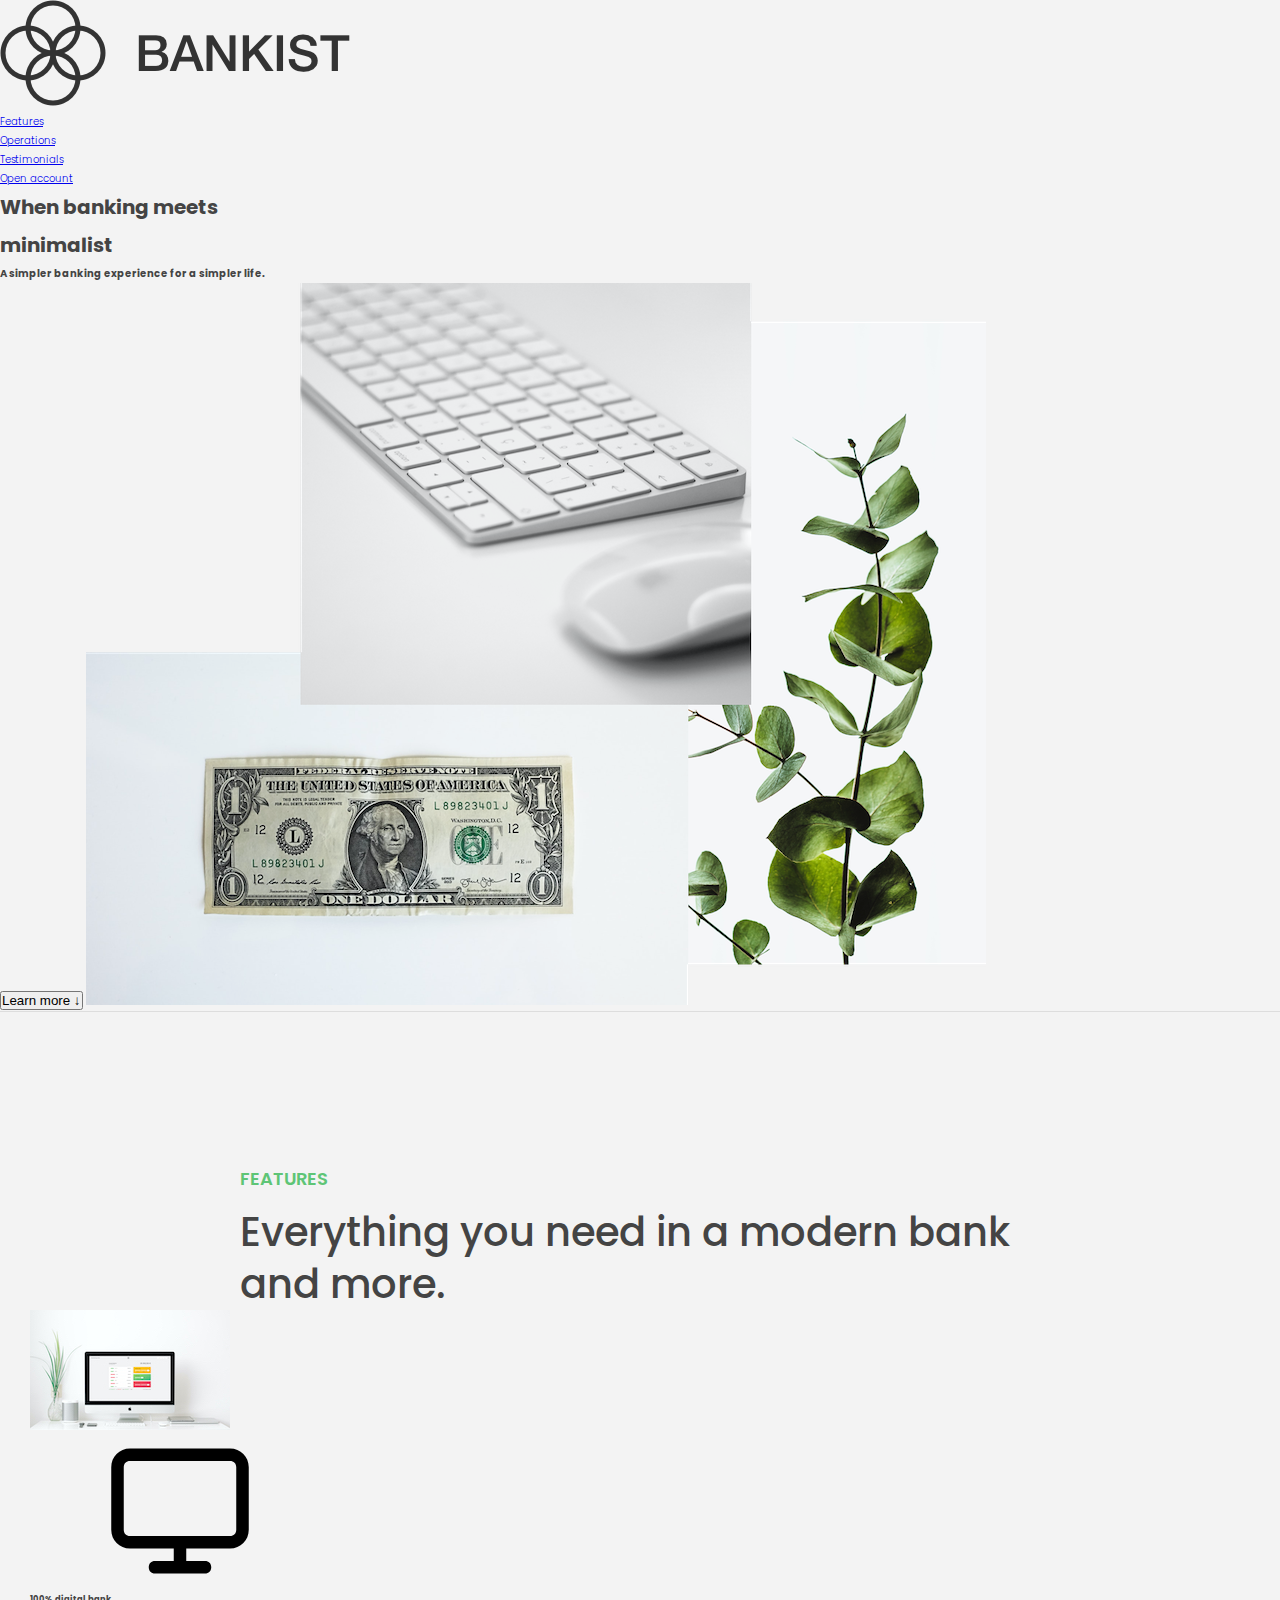
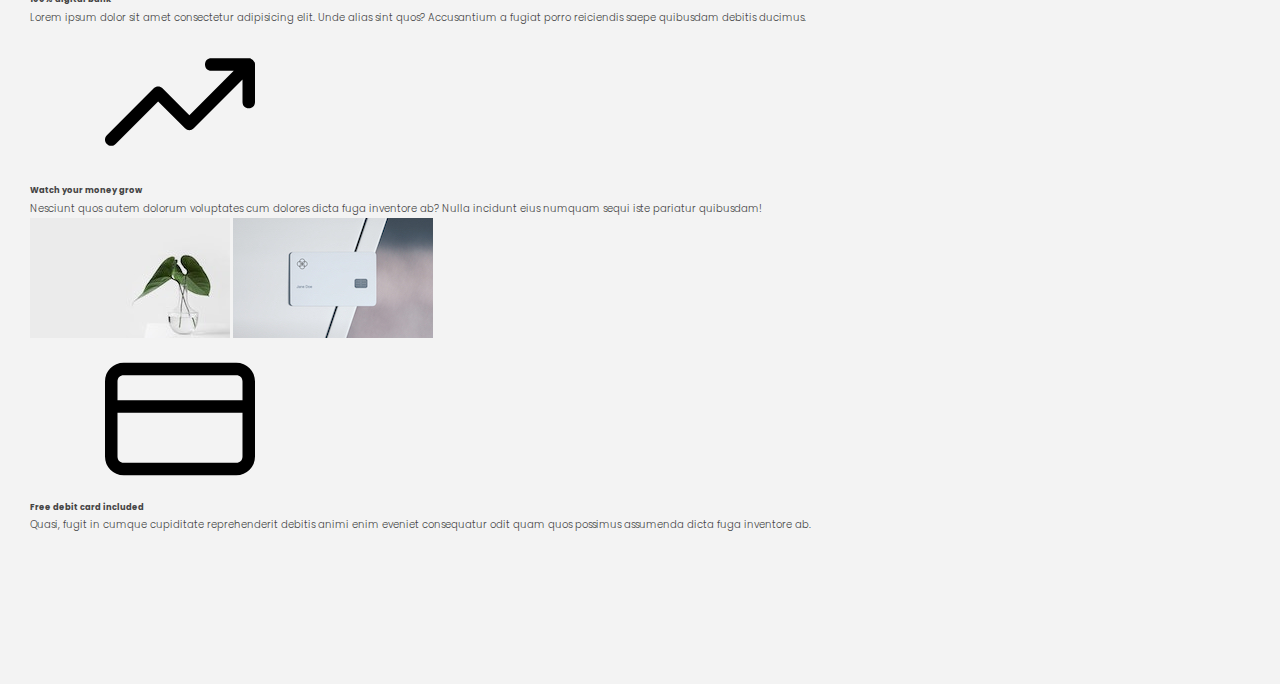
==== index.html @ 414d5c44 "Added landing page" ====
<!DOCTYPE html>
<html lang="en">
  <head>
    <meta charset="UTF-8" />
    <meta name="viewport" content="width=device-width, initial-scale=1.0" />
    <meta http-equiv="X-UA-Compatible" content="IE=edge" />
    <link rel="shortcut icon" type="image/png" href="img/icon.png" />

    <link
      href="https://fonts.googleapis.com/css?family=Poppins:300,400,500,600&display=swap"
      rel="stylesheet"
    />
    <link rel="stylesheet" href="css/style.css" />

    <title>Bankist | When Banking meets Minimalist</title>
  </head>
  <body>
    <header class="header">
      <nav class="nav">
        <img
          src="img/logo-full.png"
          alt="Bankist logo"
          class="nav__logo"
          id="logo"
        />
        <ul class="nav__links">
          <li class="nav__item">
            <a class="nav__link" href="#section--1">Features</a>
          </li>
          <li class="nav__item">
            <a class="nav__link" href="#section--2">Operations</a>
          </li>
          <li class="nav__item">
            <a class="nav__link" href="#section--3">Testimonials</a>
          </li>
          <li class="nav__item">
            <a class="nav__link nav__link--btn btn--show-modal" href="#"
              >Open account</a
            >
          </li>
        </ul>
      </nav>

      <div class="header__title">
        <h1>
          When
          <!-- Green highlight effect -->
          <span class="highlight">banking</span>
          meets<br />
          <span class="highlight">minimalist</span>
        </h1>
        <h4>A simpler banking experience for a simpler life.</h4>
        <button class="btn--text btn--scroll-to">Learn more &DownArrow;</button>
        <img
          src="img/hero.png"
          class="header__img"
          alt="Minimalist bank items"
        />
      </div>
    </header>

    <section class="section" id="section--1">
      <div class="section__title">
        <h2 class="section__description">Features</h2>
        <h3 class="section__header">
          Everything you need in a modern bank and more.
        </h3>
      </div>

      <div class="features">
        <img
          src="img/digital-lazy.jpg"
          data-src="img/digital.jpg"
          alt="Computer"
          class="features__img lazy-img"
        />
        <div class="features__feature">
          <div class="features__icon">
            <svg>
              <use xlink:href="img/icons.svg#icon-monitor"></use>
            </svg>
          </div>
          <h5 class="features__header">100% digital bank</h5>
          <p>
            Lorem ipsum dolor sit amet consectetur adipisicing elit. Unde alias
            sint quos? Accusantium a fugiat porro reiciendis saepe quibusdam
            debitis ducimus.
          </p>
        </div>

        <div class="features__feature">
          <div class="features__icon">
            <svg>
              <use xlink:href="img/icons.svg#icon-trending-up"></use>
            </svg>
          </div>
          <h5 class="features__header">Watch your money grow</h5>
          <p>
            Nesciunt quos autem dolorum voluptates cum dolores dicta fuga
            inventore ab? Nulla incidunt eius numquam sequi iste pariatur
            quibusdam!
          </p>
        </div>
        <img
          src="img/grow-lazy.jpg"
          data-src="img/grow.jpg"
          alt="Plant"
          class="features__img lazy-img"
        />

        <img
          src="img/card-lazy.jpg"
          data-src="img/card.jpg"
          alt="Credit card"
          class="features__img lazy-img"
        />
        <div class="features__feature">
          <div class="features__icon">
            <svg>
              <use xlink:href="img/icons.svg#icon-credit-card"></use>
            </svg>
          </div>
          <h5 class="features__header">Free debit card included</h5>
          <p>
            Quasi, fugit in cumque cupiditate reprehenderit debitis animi enim
            eveniet consequatur odit quam quos possimus assumenda dicta fuga
            inventore ab.
          </p>
        </div>
      </div>
    </section>
  </body>
</html>
---- css/style.css ----
:root {
  --color-primary: #5ec576;
  --color-secondary: #ffcb03;
  --color-tertiary: #ff585f;
  --color-primary-darker: #4bbb7d;
  --color-secondary-darker: #ffbb00;
  --color-tertiary-darker: #fd424b;
  --color-primary-opacity: #5ec5763a;
  --color-secondary-opacity: #ffcd0331;
  --color-tertiary-opacity: #ff58602d;
  --gradient-primary: linear-gradient(to top left, #39b385, #9be15d);
  --gradient-secondary: linear-gradient(to top left, #ffb003, #ffcb03);
}

* {
  margin: 0;
  padding: 0;
  box-sizing: inherit;
}

html {
  font-size: 62.5%;
  box-sizing: border-box;
}

body {
  font-family: 'Poppins', sans-serif;
  font-weight: 300;
  color: #444;
  line-height: 1.9;
  background-color: #f3f3f3;
}

.section {
  padding: 15rem 3rem;
  border-top: 1px solid #ddd;

  transition: transform 1s, opacity 1s;
}

.section--hidden {
  opacity: 0;
  transform: translateY(8rem);
}

.section__title {
  max-width: 80rem;
  margin: 0 auto;
}

.section__description {
  font-size: 1.8rem;
  font-weight: 600;
  text-transform: uppercase;
  color: var(--color-primary);
  margin-bottom: 1rem;
}

.section__header {
  font-size: 4rem;
  line-height: 1.3;
  font-weight: 500;
}
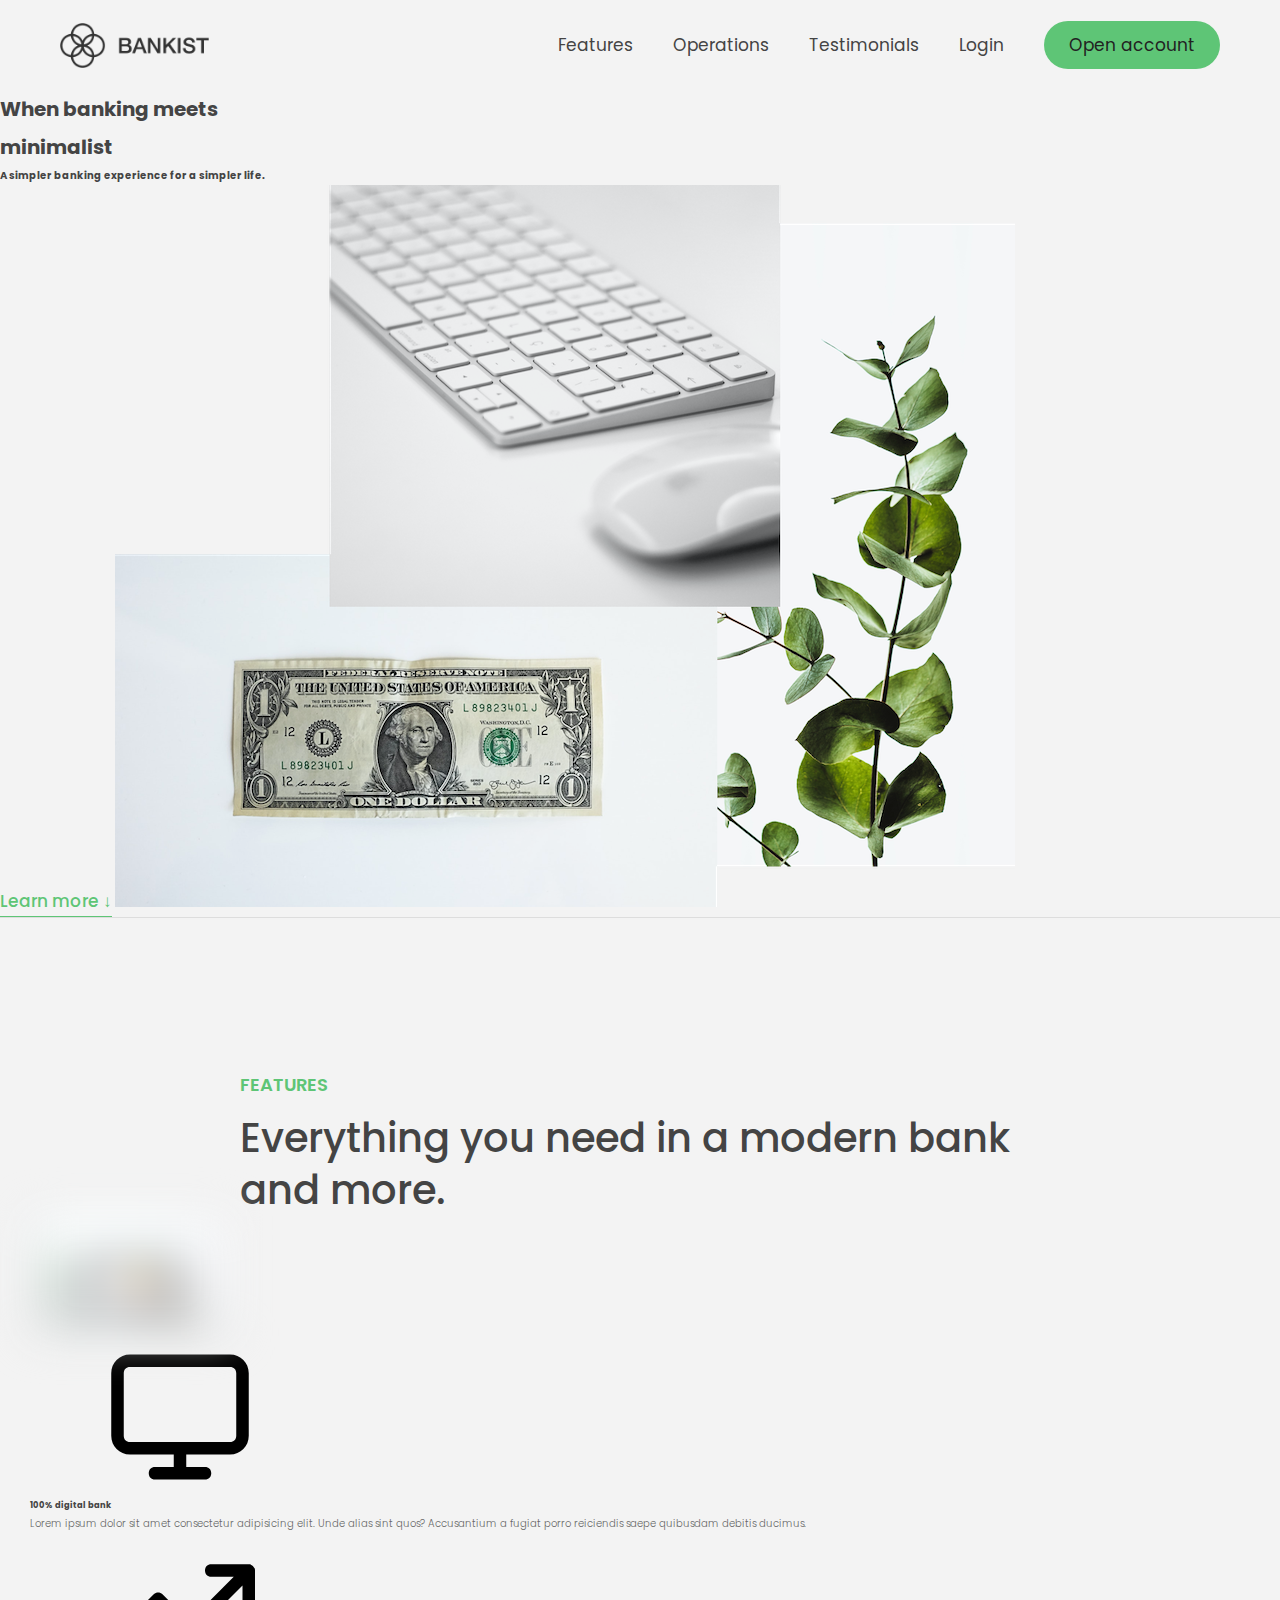
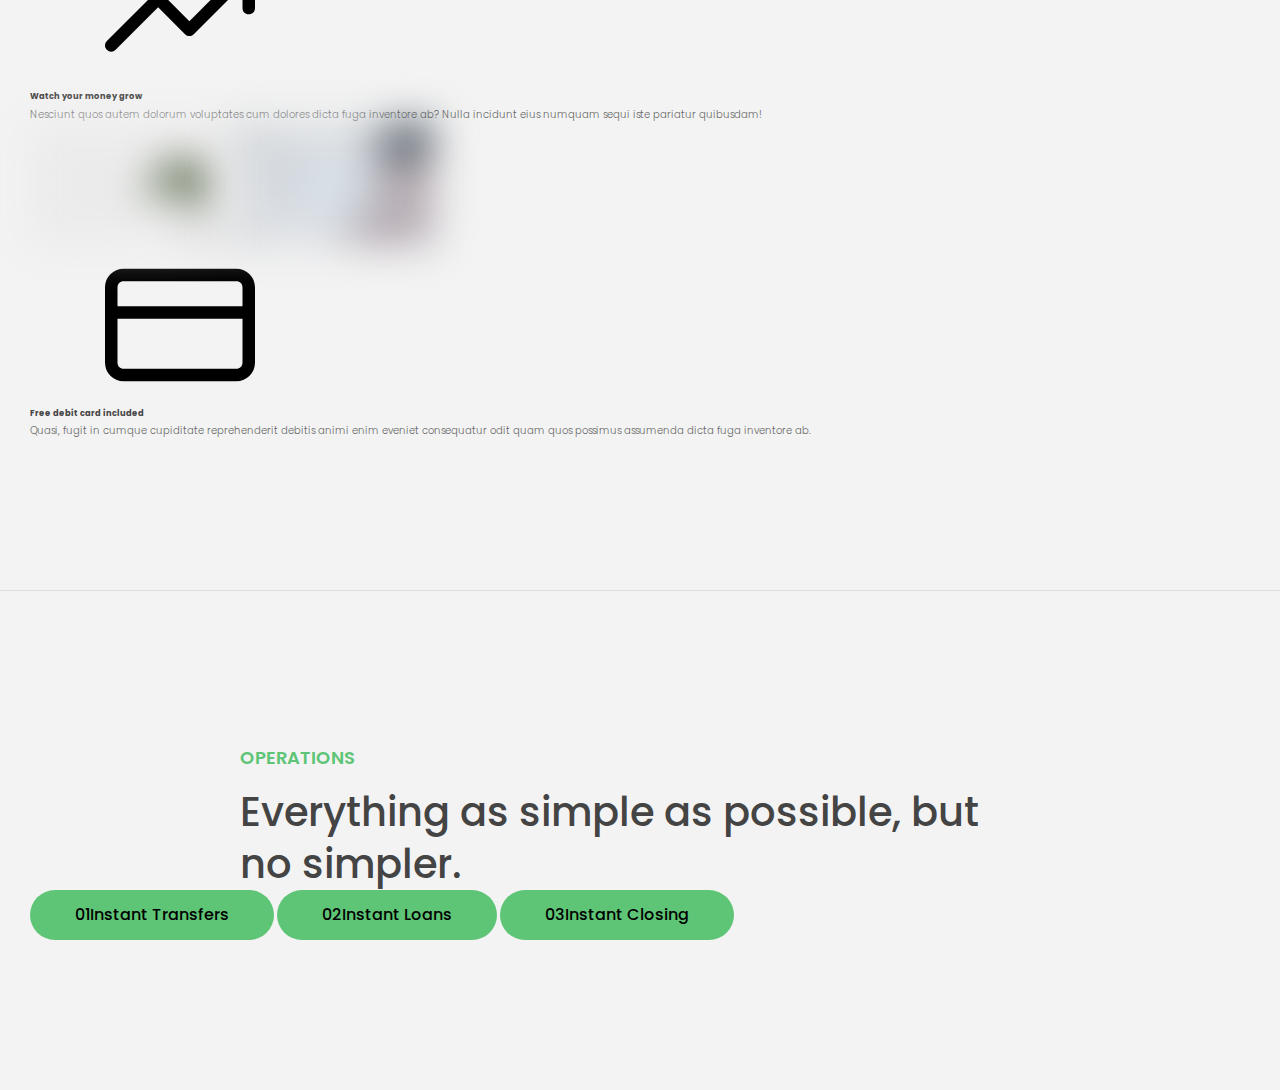
==== commit d5bd191e: "Added Navigation" ====
--- a/index.html
+++ b/index.html
@@ -32,6 +32,9 @@
           </li>
           <li class="nav__item">
             <a class="nav__link" href="#section--3">Testimonials</a>
+          </li>
+          <li class="nav__item">
+            <a class="nav__link" href="login.html">Login</a>
           </li>
           <li class="nav__item">
             <a class="nav__link nav__link--btn btn--show-modal" href="#"
@@ -129,5 +132,31 @@
         </div>
       </div>
     </section>
+
+    <section class="section" id="section--2">
+      <div class="section__title">
+        <h2 class="section__description">Operations</h2>
+        <h3 class="section__header">
+          Everything as simple as possible, but no simpler.
+        </h3>
+      </div>
+
+      <div class="operations">
+        <div class="operations__tab-container">
+          <button
+            class="btn operations__tab operations__tab--1 operations__tab--active"
+            data-tab="1"
+          >
+            <span>01</span>Instant Transfers
+          </button>
+          <button class="btn operations__tab operations__tab--2" data-tab="2">
+            <span>02</span>Instant Loans
+          </button>
+          <button class="btn operations__tab operations__tab--3" data-tab="3">
+            <span>03</span>Instant Closing
+          </button>
+        </div>
+      </div>
+    </section>
   </body>
 </html>
--- a/css/style.css
+++ b/css/style.css
@@ -61,3 +61,108 @@
   line-height: 1.3;
   font-weight: 500;
 }
+
+.btn {
+  display: inline-block;
+  background-color: var(--color-primary);
+  font-size: 1.6rem;
+  font-family: inherit;
+  font-weight: 500;
+  border: none;
+  padding: 1.25rem 4.5rem;
+  border-radius: 10rem;
+  cursor: pointer;
+  transition: all 0.3s;
+}
+
+.btn:hover {
+  background-color: var(--color-primary-darker);
+}
+
+.btn--text {
+  display: inline-block;
+  background: none;
+  font-size: 1.7rem;
+  font-family: inherit;
+  font-weight: 500;
+  color: var(--color-primary);
+  border: none;
+  border-bottom: 1px solid currentColor;
+  padding-bottom: 2px;
+  cursor: pointer;
+  transition: all 0.3s;
+}
+
+p {
+  color: #666;
+}
+
+/* This is BAD for accessibility! Don't do in the real world! */
+button:focus {
+  outline: none;
+}
+
+img {
+  transition: filter 0.5s;
+}
+
+.lazy-img {
+  filter: blur(20px);
+}
+
+/* NAVIGATION */
+.nav {
+  display: flex;
+  justify-content: space-between;
+  align-items: center;
+  height: 9rem;
+  width: 100%;
+  padding: 0 6rem;
+  z-index: 100;
+}
+
+/* nav and stickly class at the same time */
+.nav.sticky {
+  position: fixed;
+  background-color: rgba(255, 255, 255, 0.95);
+}
+
+.nav__logo {
+  height: 4.5rem;
+  transition: all 0.3s;
+}
+
+.nav__links {
+  display: flex;
+  align-items: center;
+  list-style: none;
+}
+
+.nav__item {
+  margin-left: 4rem;
+}
+
+.nav__link:link,
+.nav__link:visited {
+  font-size: 1.7rem;
+  font-weight: 400;
+  color: inherit;
+  text-decoration: none;
+  display: block;
+  transition: all 0.3s;
+}
+
+.nav__link--btn:link,
+.nav__link--btn:visited {
+  padding: 0.8rem 2.5rem;
+  border-radius: 3rem;
+  background-color: var(--color-primary);
+  color: #222;
+}
+
+.nav__link--btn:hover,
+.nav__link--btn:active {
+  color: inherit;
+  background-color: var(--color-primary-darker);
+  color: #333;
+}
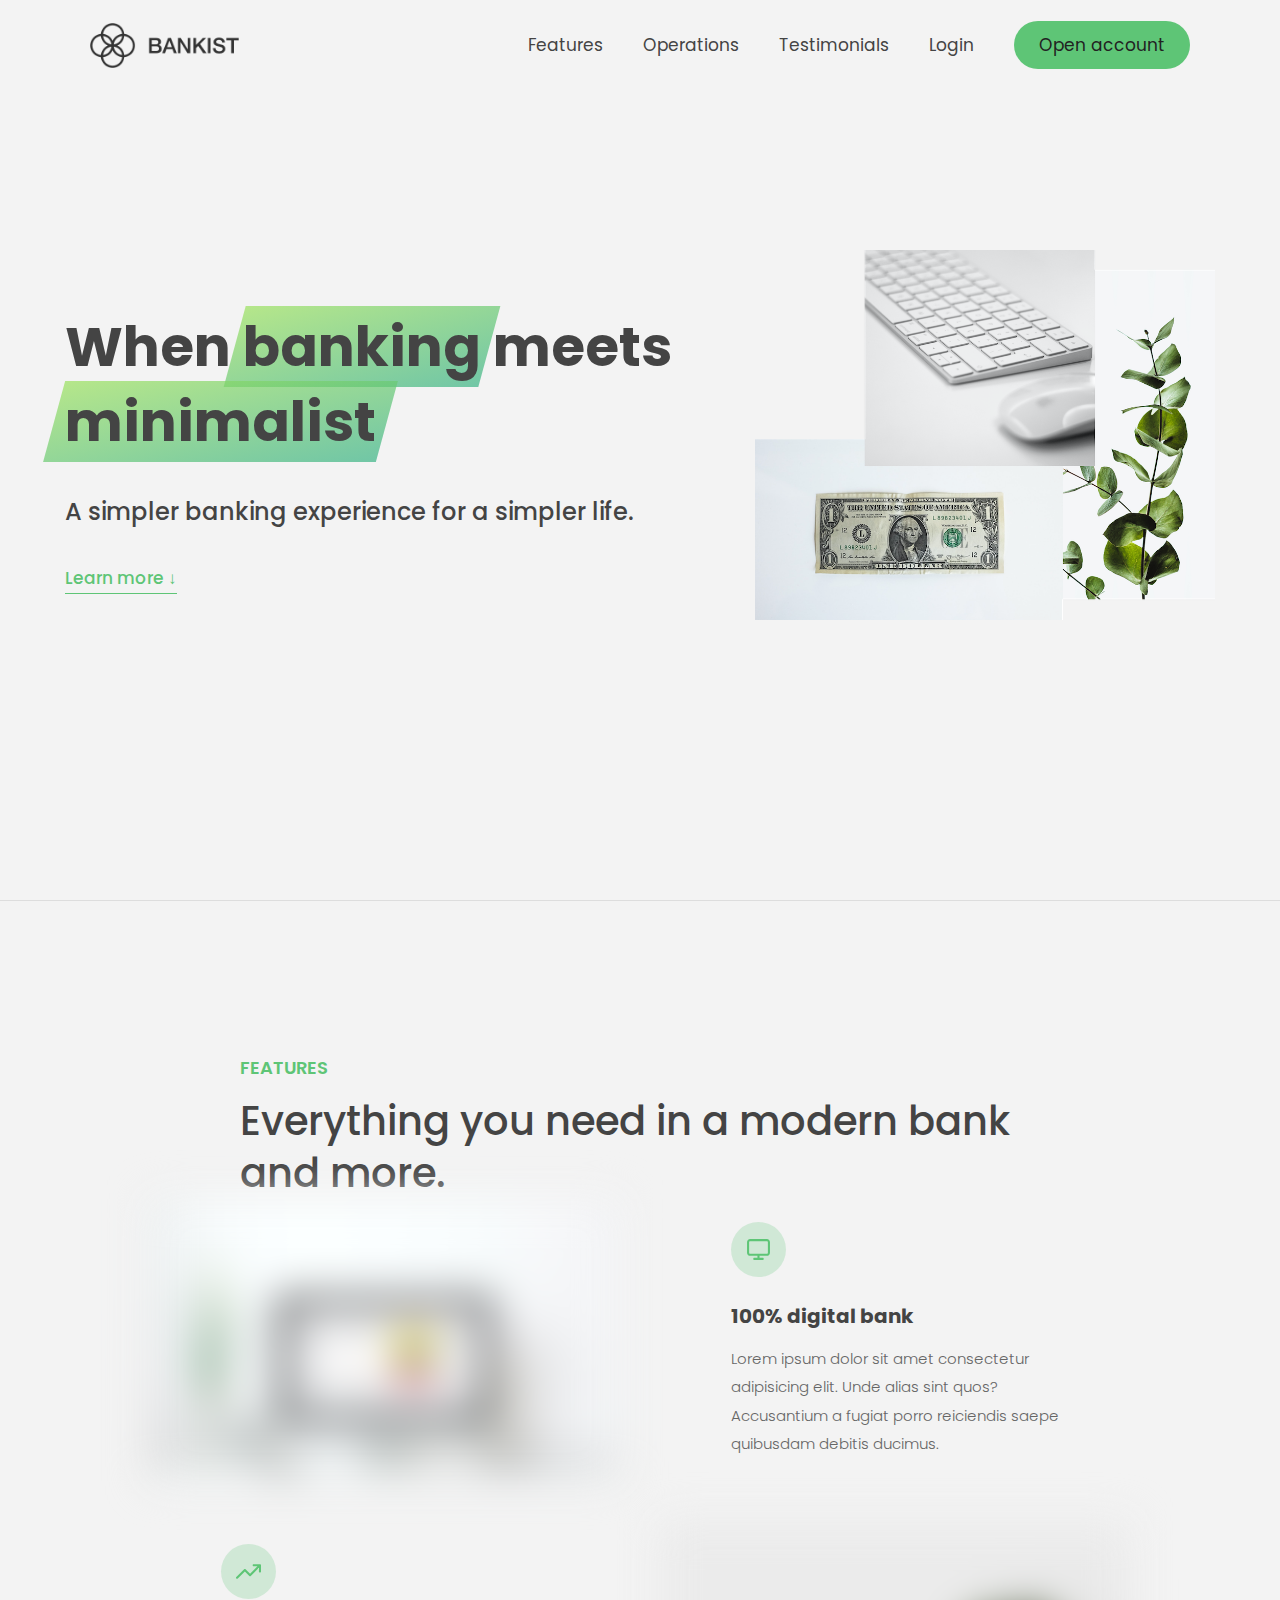
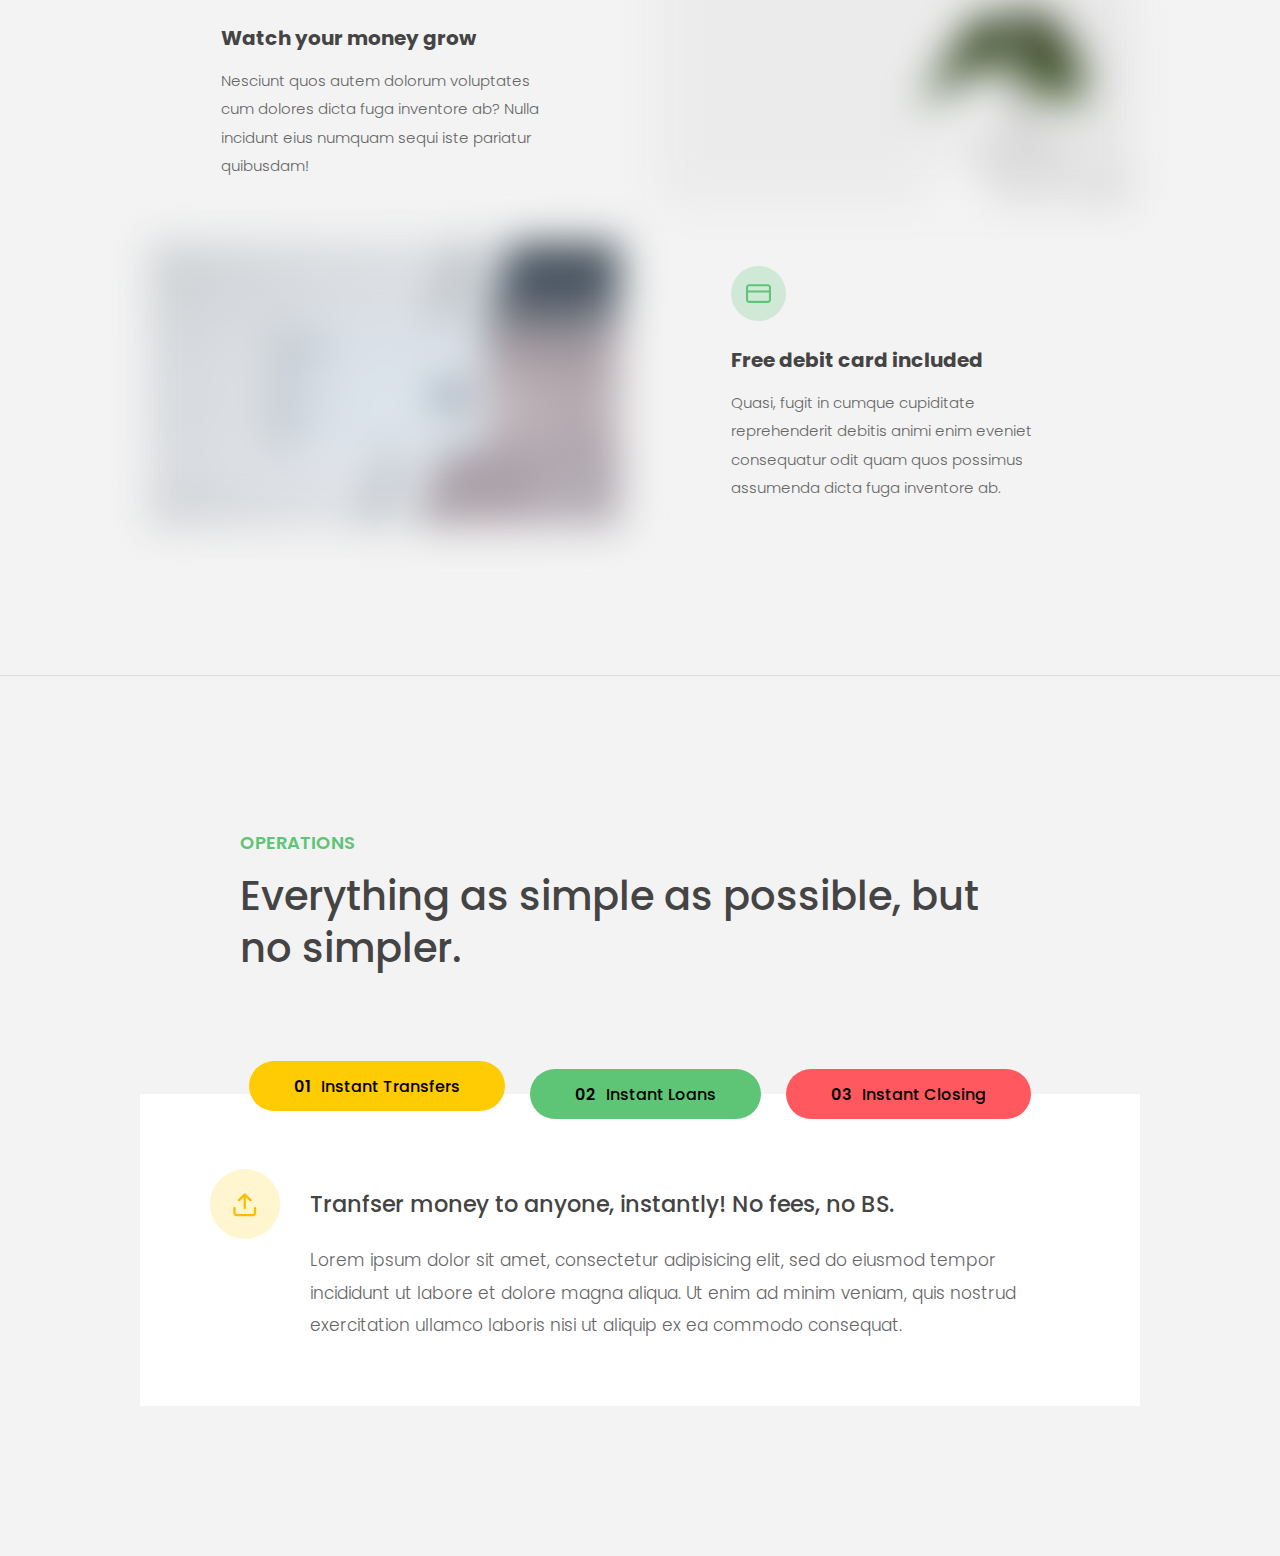
==== commit 617b02bf: "Added banner, features and operations sections." ====
--- a/index.html
+++ b/index.html
@@ -156,6 +156,58 @@
             <span>03</span>Instant Closing
           </button>
         </div>
+        <div
+          class="operations__content operations__content--1 operations__content--active"
+        >
+          <div class="operations__icon operations__icon--1">
+            <svg>
+              <use xlink:href="img/icons.svg#icon-upload"></use>
+            </svg>
+          </div>
+          <h5 class="operations__header">
+            Tranfser money to anyone, instantly! No fees, no BS.
+          </h5>
+          <p>
+            Lorem ipsum dolor sit amet, consectetur adipisicing elit, sed do
+            eiusmod tempor incididunt ut labore et dolore magna aliqua. Ut enim
+            ad minim veniam, quis nostrud exercitation ullamco laboris nisi ut
+            aliquip ex ea commodo consequat.
+          </p>
+        </div>
+
+        <div class="operations__content operations__content--2">
+          <div class="operations__icon operations__icon--2">
+            <svg>
+              <use xlink:href="img/icons.svg#icon-home"></use>
+            </svg>
+          </div>
+          <h5 class="operations__header">
+            Buy a home or make your dreams come true, with instant loans.
+          </h5>
+          <p>
+            Duis aute irure dolor in reprehenderit in voluptate velit esse
+            cillum dolore eu fugiat nulla pariatur. Excepteur sint occaecat
+            cupidatat non proident, sunt in culpa qui officia deserunt mollit
+            anim id est laborum.
+          </p>
+        </div>
+
+        <div class="operations__content operations__content--3">
+          <div class="operations__icon operations__icon--3">
+            <svg>
+              <use xlink:href="img/icons.svg#icon-user-x"></use>
+            </svg>
+          </div>
+          <h5 class="operations__header">
+            No longer need your account? No problem! Close it instantly.
+          </h5>
+          <p>
+            Excepteur sint occaecat cupidatat non proident, sunt in culpa qui
+            officia deserunt mollit anim id est laborum. Ut enim ad minim
+            veniam, quis nostrud exercitation ullamco laboris nisi ut aliquip ex
+            ea commodo consequat.
+          </p>
+        </div>
       </div>
     </section>
   </body>
--- a/css/style.css
+++ b/css/style.css
@@ -166,3 +166,200 @@
   background-color: var(--color-primary-darker);
   color: #333;
 }
+
+/* HEADER */
+.header {
+  padding: 0 3rem;
+  height: 100vh;
+  display: flex;
+  flex-direction: column;
+  align-items: center;
+}
+
+.header__title {
+  flex: 1;
+  max-width: 115rem;
+  display: grid;
+  grid-template-columns: 3fr 2fr;
+  row-gap: 3rem;
+  align-content: center;
+  justify-content: center;
+  align-items: start;
+  justify-items: start;
+}
+
+h1 {
+  font-size: 5.5rem;
+  line-height: 1.35;
+}
+
+h4 {
+  font-size: 2.4rem;
+  font-weight: 500;
+}
+
+.header__img {
+  width: 100%;
+  grid-column: 2 / 3;
+  grid-row: 1 / span 4;
+  transform: translateY(-6rem);
+}
+
+.highlight {
+  position: relative;
+}
+
+.highlight::after {
+  display: block;
+  content: '';
+  position: absolute;
+  bottom: 0;
+  left: 0;
+  height: 100%;
+  width: 100%;
+  z-index: -1;
+  opacity: 0.7;
+  transform: scale(1.07, 1.05) skewX(-15deg);
+  background-image: var(--gradient-primary);
+}
+
+/* FEATURES */
+.features {
+  display: grid;
+  grid-template-columns: 1fr 1fr;
+  gap: 4rem;
+  margin: 0 12rem;
+}
+
+.features__img {
+  width: 100%;
+}
+
+.features__feature {
+  align-self: center;
+  justify-self: center;
+  width: 70%;
+  font-size: 1.5rem;
+}
+
+.features__icon {
+  display: flex;
+  align-items: center;
+  justify-content: center;
+  background-color: var(--color-primary-opacity);
+  height: 5.5rem;
+  width: 5.5rem;
+  border-radius: 50%;
+  margin-bottom: 2rem;
+}
+
+.features__icon svg {
+  height: 2.5rem;
+  width: 2.5rem;
+  fill: var(--color-primary);
+}
+
+.features__header {
+  font-size: 2rem;
+  margin-bottom: 1rem;
+}
+
+/* OPERATIONS */
+.operations {
+  max-width: 100rem;
+  margin: 12rem auto 0 auto;
+  background-color: #fff;
+}
+
+.operations__tab-container {
+  display: flex;
+  justify-content: center;
+}
+
+.operations__tab {
+  margin-right: 2.5rem;
+  transform: translateY(-50%);
+}
+
+.operations__tab span {
+  margin-right: 1rem;
+  font-weight: 600;
+  display: inline-block;
+}
+
+.operations__tab--1 {
+  background-color: var(--color-secondary);
+}
+
+.operations__tab--1:hover {
+  background-color: var(--color-secondary-darker);
+}
+
+.operations__tab--3 {
+  background-color: var(--color-tertiary);
+  margin: 0;
+}
+
+.operations__tab--3:hover {
+  background-color: var(--color-tertiary-darker);
+}
+
+.operations__tab--active {
+  transform: translateY(-66%);
+}
+
+.operations__content {
+  display: none;
+  font-size: 1.7rem;
+  padding: 2.5rem 7rem 6.5rem 7rem;
+}
+
+.operations__content--active {
+  display: grid;
+  grid-template-columns: 7rem 1fr;
+  column-gap: 3rem;
+  row-gap: 0.5rem;
+}
+
+.operations__header {
+  font-size: 2.25rem;
+  font-weight: 500;
+  align-self: center;
+}
+
+.operations__icon {
+  display: flex;
+  align-items: center;
+  justify-content: center;
+  height: 7rem;
+  width: 7rem;
+  border-radius: 50%;
+}
+
+.operations__icon svg {
+  height: 2.75rem;
+  width: 2.75rem;
+}
+
+.operations__content p {
+  grid-column: 2;
+}
+
+.operations__icon--1 {
+  background-color: var(--color-secondary-opacity);
+}
+.operations__icon--2 {
+  background-color: var(--color-primary-opacity);
+}
+.operations__icon--3 {
+  background-color: var(--color-tertiary-opacity);
+}
+.operations__icon--1 svg {
+  fill: var(--color-secondary-darker);
+}
+.operations__icon--2 svg {
+  fill: var(--color-primary);
+}
+.operations__icon--3 svg {
+  fill: var(--color-tertiary);
+}
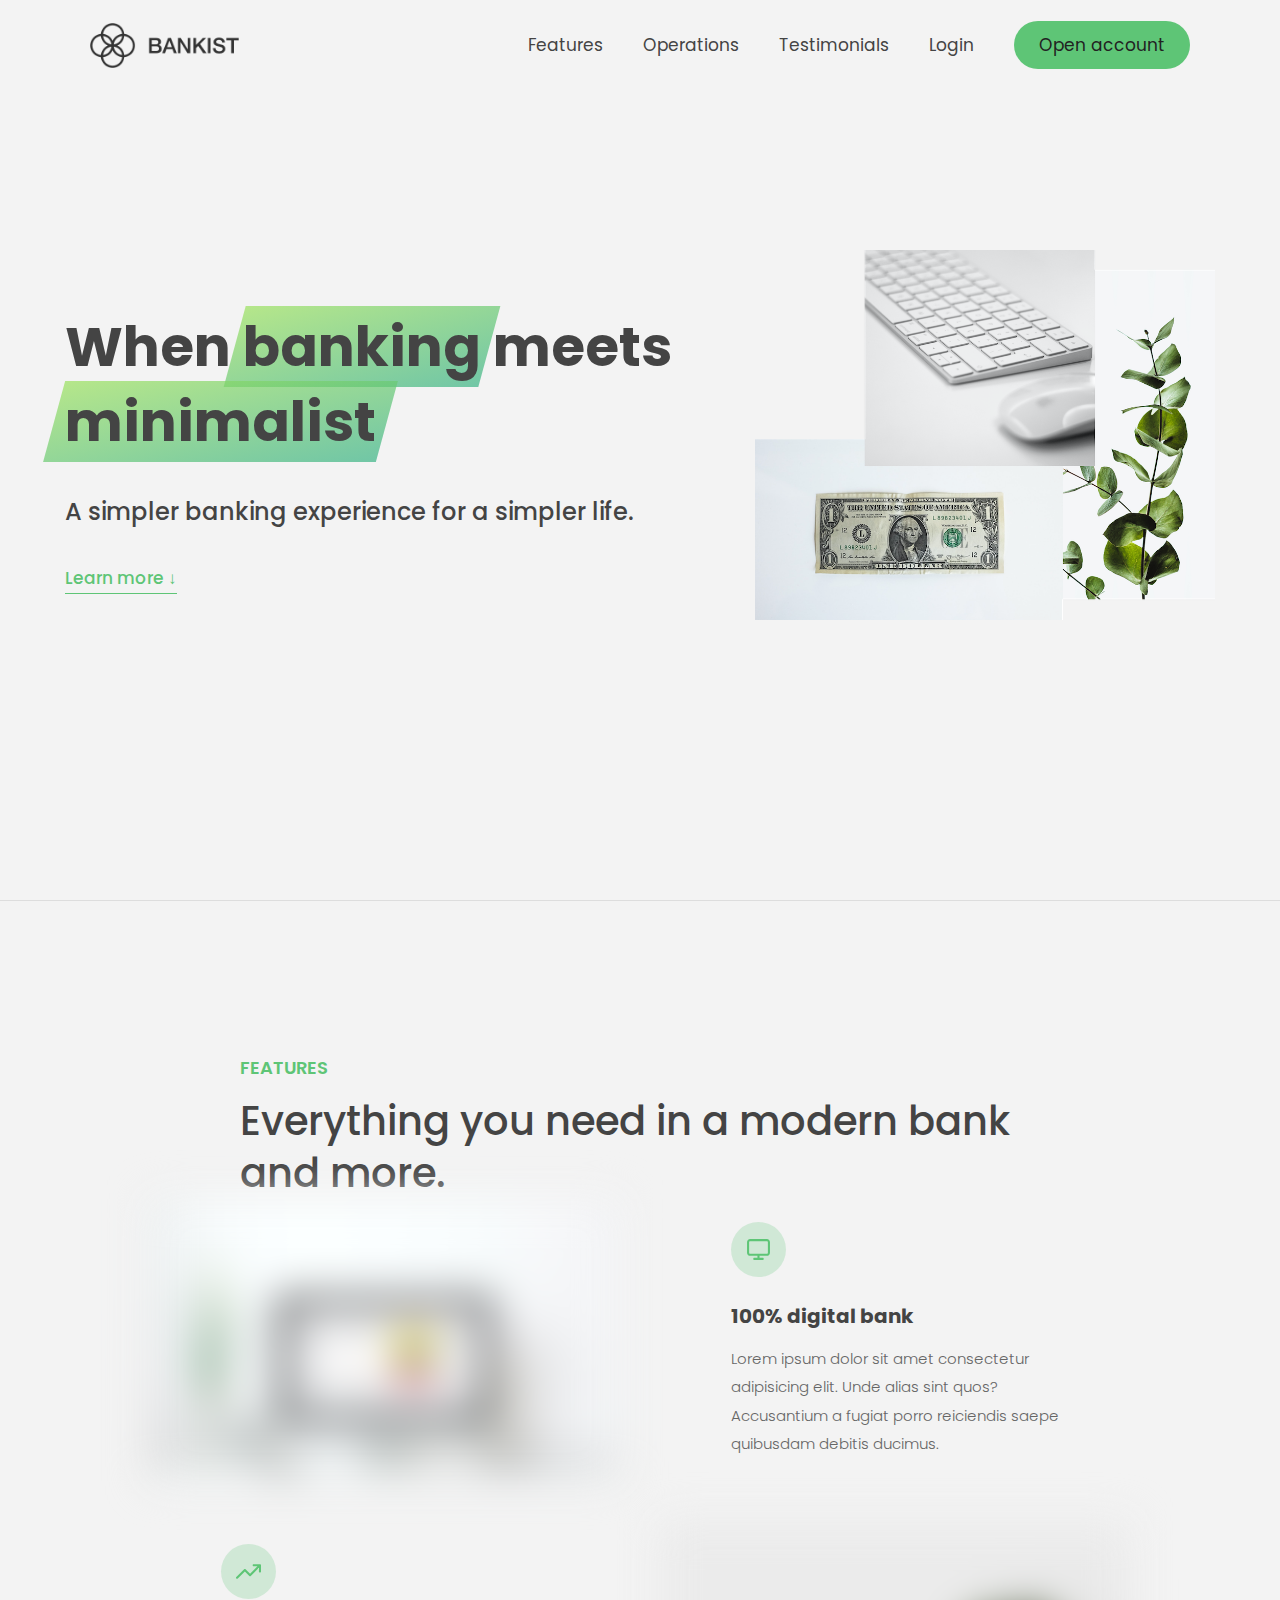
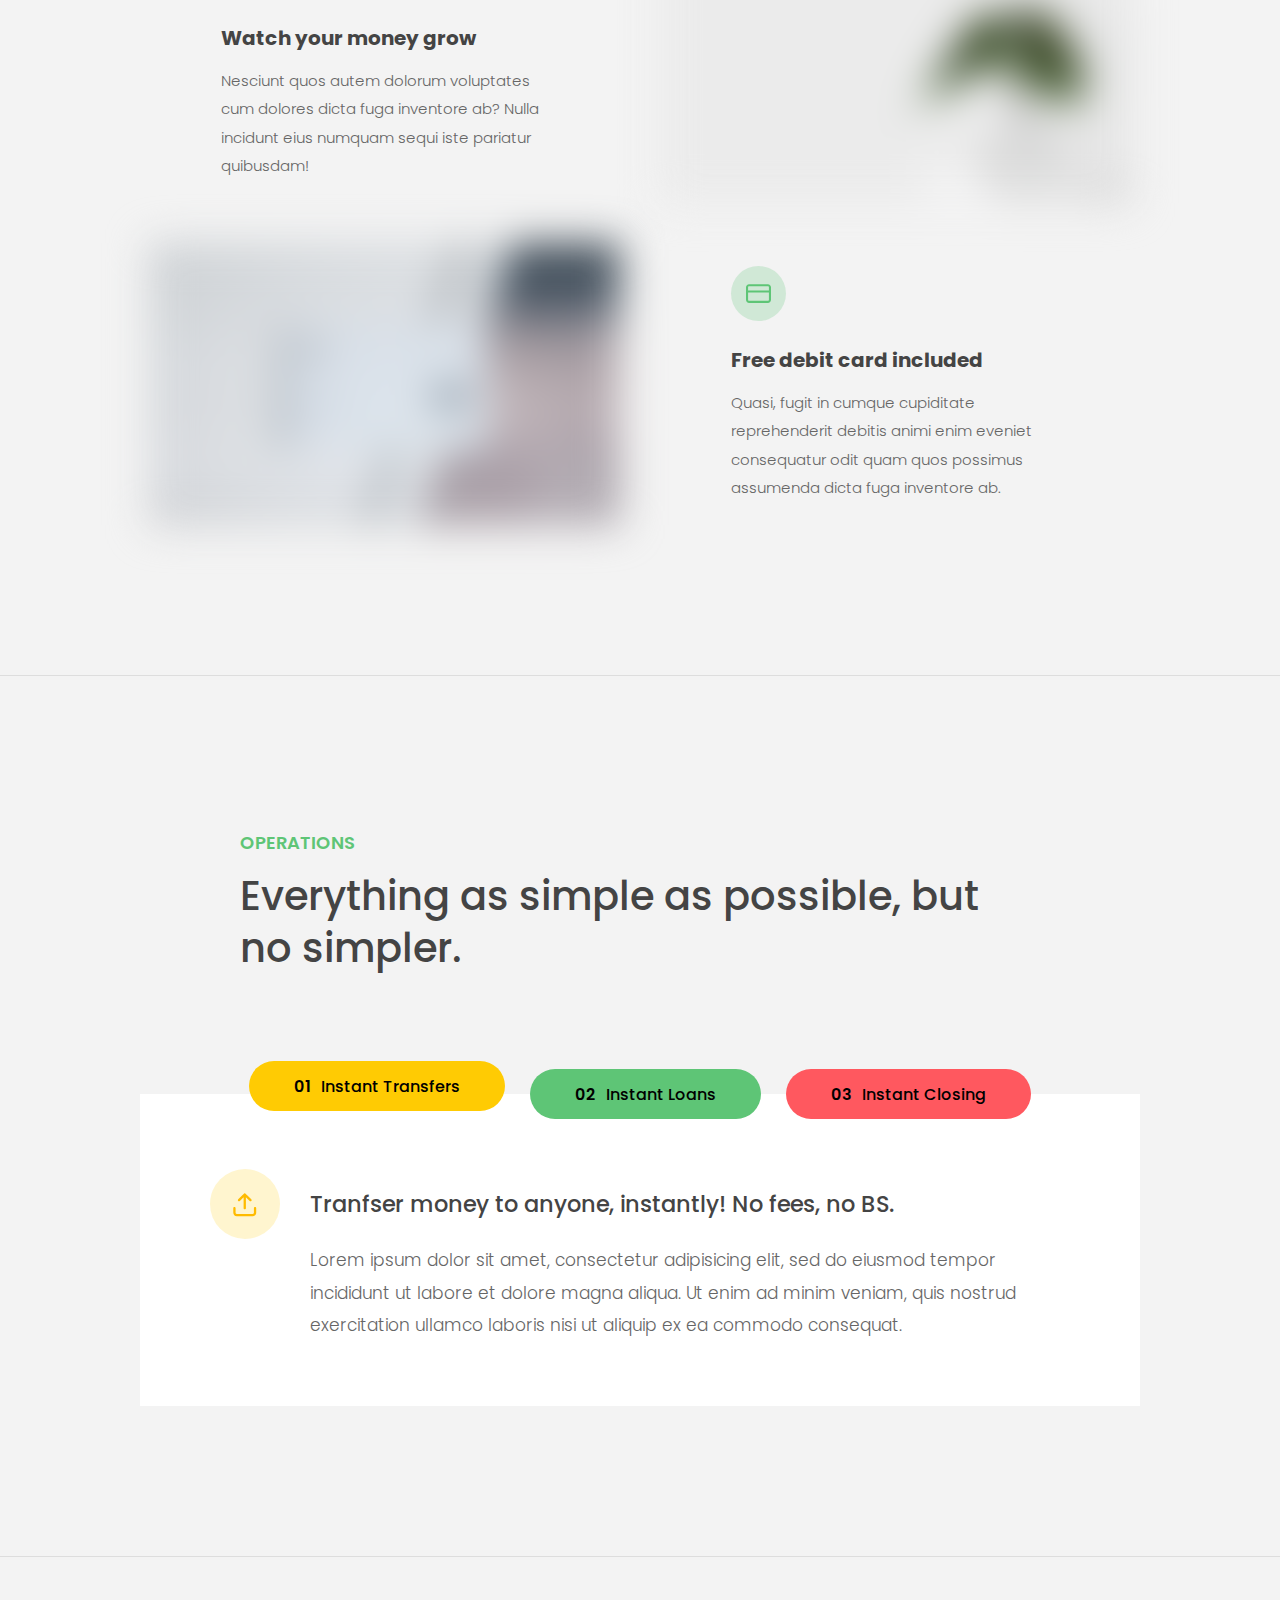
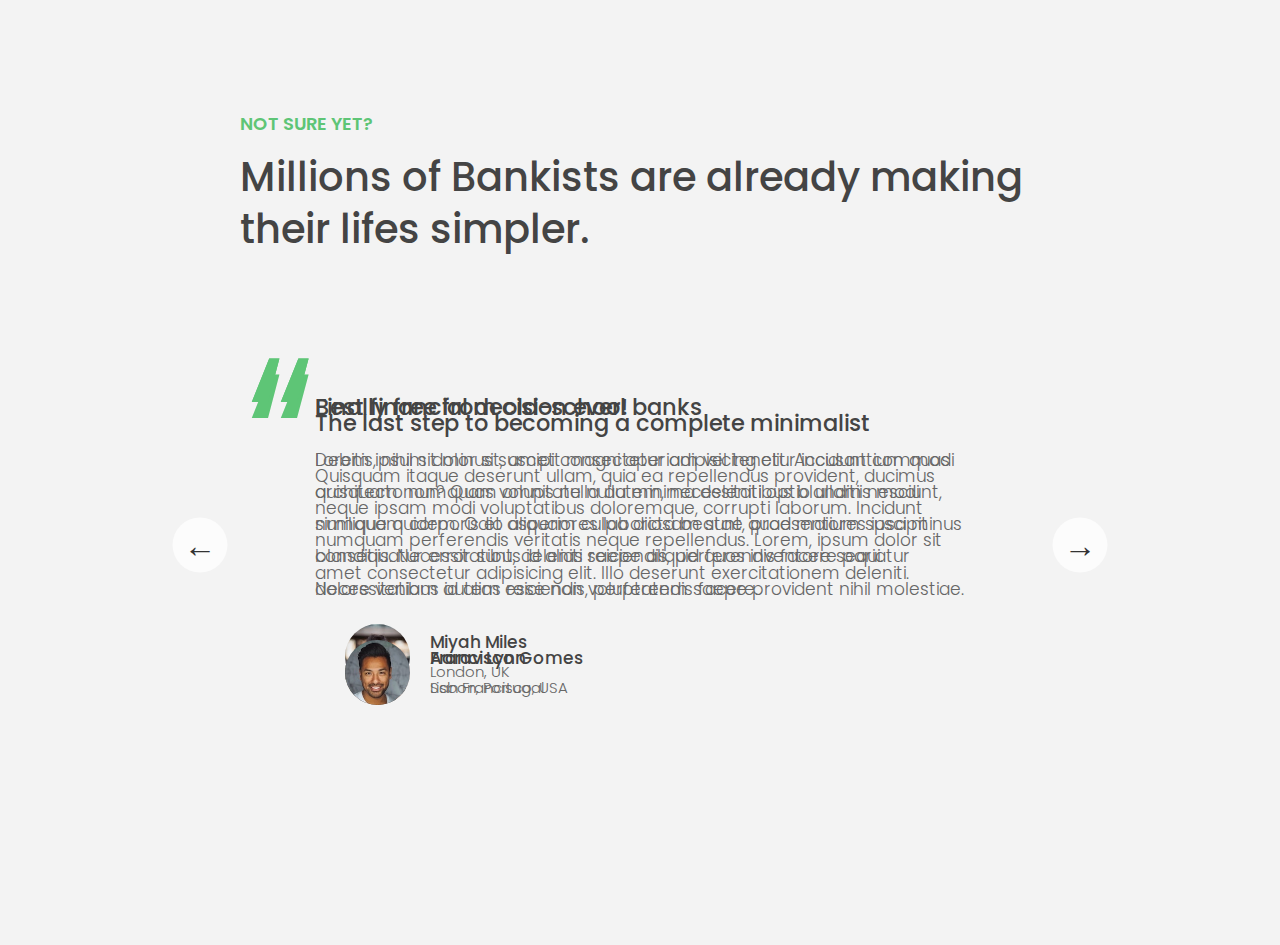
==== commit 319278a8: "Added testimonials section" ====
--- a/index.html
+++ b/index.html
@@ -210,5 +210,80 @@
         </div>
       </div>
     </section>
+
+    <section class="section" id="section--3">
+      <div class="section__title section__title--testimonials">
+        <h2 class="section__description">Not sure yet?</h2>
+        <h3 class="section__header">
+          Millions of Bankists are already making their lifes simpler.
+        </h3>
+      </div>
+
+      <div class="slider">
+        <div class="slide slide--1">
+          <div class="testimonial">
+            <h5 class="testimonial__header">Best financial decision ever!</h5>
+            <blockquote class="testimonial__text">
+              Lorem ipsum dolor sit, amet consectetur adipisicing elit.
+              Accusantium quas quisquam non? Quas voluptate nulla minima
+              deleniti optio ullam nesciunt, numquam corporis et asperiores
+              laboriosam sunt, praesentium suscipit blanditiis. Necessitatibus
+              id alias reiciendis, perferendis facere pariatur dolore veniam
+              autem esse non voluptatem saepe provident nihil molestiae.
+            </blockquote>
+            <address class="testimonial__author">
+              <img src="img/user-1.jpg" alt="" class="testimonial__photo" />
+              <h6 class="testimonial__name">Aarav Lynn</h6>
+              <p class="testimonial__location">San Francisco, USA</p>
+            </address>
+          </div>
+        </div>
+
+        <div class="slide slide--2">
+          <div class="testimonial">
+            <h5 class="testimonial__header">
+              The last step to becoming a complete minimalist
+            </h5>
+            <blockquote class="testimonial__text">
+              Quisquam itaque deserunt ullam, quia ea repellendus provident,
+              ducimus neque ipsam modi voluptatibus doloremque, corrupti
+              laborum. Incidunt numquam perferendis veritatis neque repellendus.
+              Lorem, ipsum dolor sit amet consectetur adipisicing elit. Illo
+              deserunt exercitationem deleniti.
+            </blockquote>
+            <address class="testimonial__author">
+              <img src="img/user-2.jpg" alt="" class="testimonial__photo" />
+              <h6 class="testimonial__name">Miyah Miles</h6>
+              <p class="testimonial__location">London, UK</p>
+            </address>
+          </div>
+        </div>
+
+        <div class="slide slide--3">
+          <div class="testimonial">
+            <h5 class="testimonial__header">
+              Finally free from old-school banks
+            </h5>
+            <blockquote class="testimonial__text">
+              Debitis, nihil sit minus suscipit magni aperiam vel tenetur
+              incidunt commodi architecto numquam omnis nulla autem,
+              necessitatibus blanditiis modi similique quidem. Odio aliquam
+              culpa dicta beatae quod maiores ipsa minus consequatur error sunt,
+              deleniti saepe aliquid quos inventore sequi. Necessitatibus id
+              alias reiciendis, perferendis facere.
+            </blockquote>
+            <address class="testimonial__author">
+              <img src="img/user-3.jpg" alt="" class="testimonial__photo" />
+              <h6 class="testimonial__name">Francisco Gomes</h6>
+              <p class="testimonial__location">Lisbon, Portugal</p>
+            </address>
+          </div>
+        </div>
+
+        <button class="slider__btn slider__btn--left">&larr;</button>
+        <button class="slider__btn slider__btn--right">&rarr;</button>
+        <div class="dots"></div>
+      </div>
+    </section>
   </body>
 </html>
--- a/css/style.css
+++ b/css/style.css
@@ -363,3 +363,147 @@
 .operations__icon--3 svg {
   fill: var(--color-tertiary);
 }
+
+/* SLIDER */
+.slider {
+  max-width: 100rem;
+  height: 50rem;
+  margin: 0 auto;
+  position: relative;
+  overflow: hidden;
+}
+
+.slide {
+  position: absolute;
+  top: 0;
+  width: 100%;
+  height: 50rem;
+  display: flex;
+  align-items: center;
+  justify-content: center;
+  transition: transform 1s;
+}
+
+.slide > img {
+  /* Only for images that have different size than slide */
+  width: 100%;
+  height: 100%;
+  object-fit: cover;
+}
+
+.slider__btn {
+  position: absolute;
+  top: 50%;
+  z-index: 10;
+  border: none;
+  background: rgba(255, 255, 255, 0.7);
+  font-family: inherit;
+  color: #333;
+  border-radius: 50%;
+  height: 5.5rem;
+  width: 5.5rem;
+  font-size: 3.25rem;
+  cursor: pointer;
+}
+
+.slider__btn--left {
+  left: 6%;
+  transform: translate(-50%, -50%);
+}
+
+.slider__btn--right {
+  right: 6%;
+  transform: translate(50%, -50%);
+}
+
+.dots {
+  position: absolute;
+  bottom: 5%;
+  left: 50%;
+  transform: translateX(-50%);
+  display: flex;
+}
+
+.dots__dot {
+  border: none;
+  background-color: #b9b9b9;
+  opacity: 0.7;
+  height: 1rem;
+  width: 1rem;
+  border-radius: 50%;
+  margin-right: 1.75rem;
+  cursor: pointer;
+  transition: all 0.5s;
+
+  /* Only necessary when overlying images */
+  /* box-shadow: 0 0.6rem 1.5rem rgba(0, 0, 0, 0.7); */
+}
+
+.dots__dot:last-child {
+  margin: 0;
+}
+
+.dots__dot--active {
+  /* background-color: #fff; */
+  background-color: #888;
+  opacity: 1;
+}
+
+/* TESTIMONIALS */
+.testimonial {
+  width: 65%;
+  position: relative;
+}
+
+.testimonial::before {
+  content: '\201C';
+  position: absolute;
+  top: -5.7rem;
+  left: -6.8rem;
+  line-height: 1;
+  font-size: 20rem;
+  font-family: inherit;
+  color: var(--color-primary);
+  z-index: -1;
+}
+
+.testimonial__header {
+  font-size: 2.25rem;
+  font-weight: 500;
+  margin-bottom: 1.5rem;
+}
+
+.testimonial__text {
+  font-size: 1.7rem;
+  margin-bottom: 3.5rem;
+  color: #666;
+}
+
+.testimonial__author {
+  margin-left: 3rem;
+  font-style: normal;
+  display: grid;
+  grid-template-columns: 6.5rem 1fr;
+  column-gap: 2rem;
+}
+
+.testimonial__photo {
+  grid-row: 1 / span 2;
+  width: 6.5rem;
+  border-radius: 50%;
+}
+
+.testimonial__name {
+  font-size: 1.7rem;
+  font-weight: 500;
+  align-self: end;
+  margin: 0;
+}
+
+.testimonial__location {
+  font-size: 1.5rem;
+}
+
+.section__title--testimonials {
+  margin-bottom: 4rem;
+}
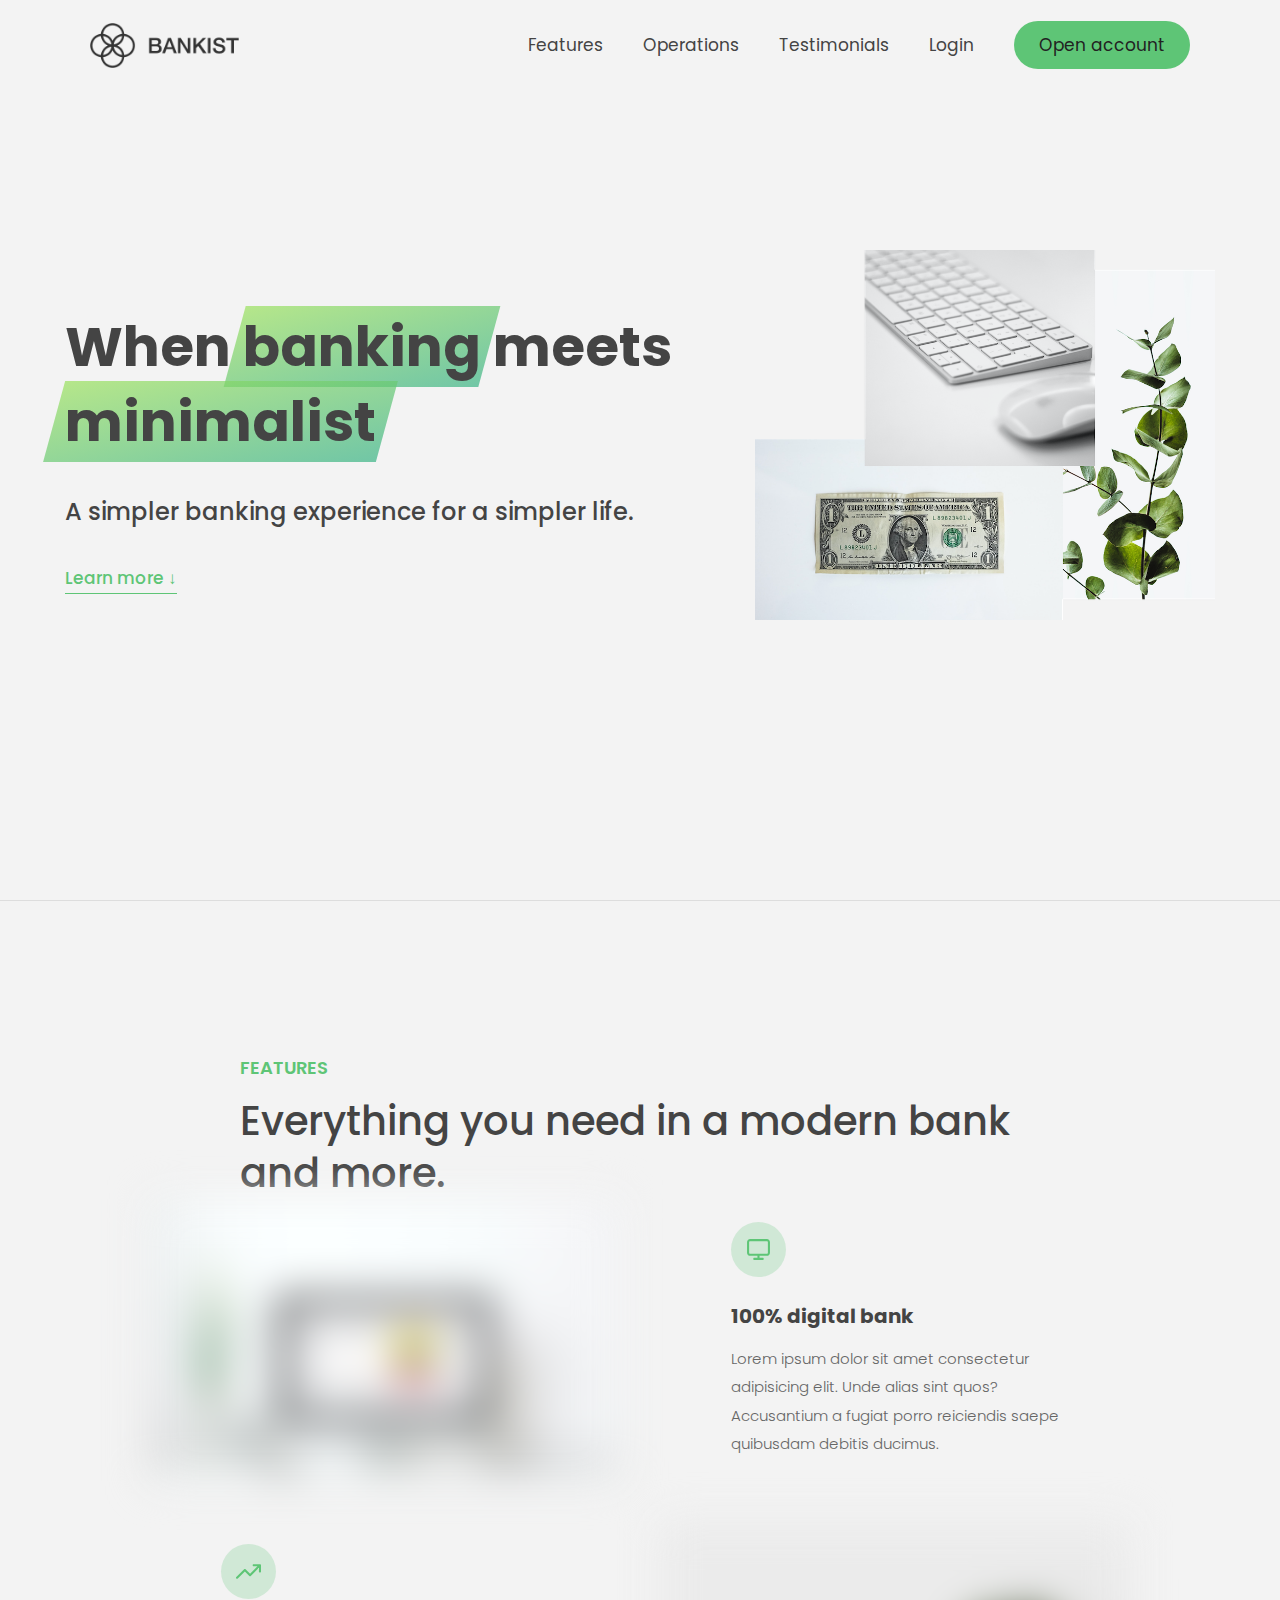
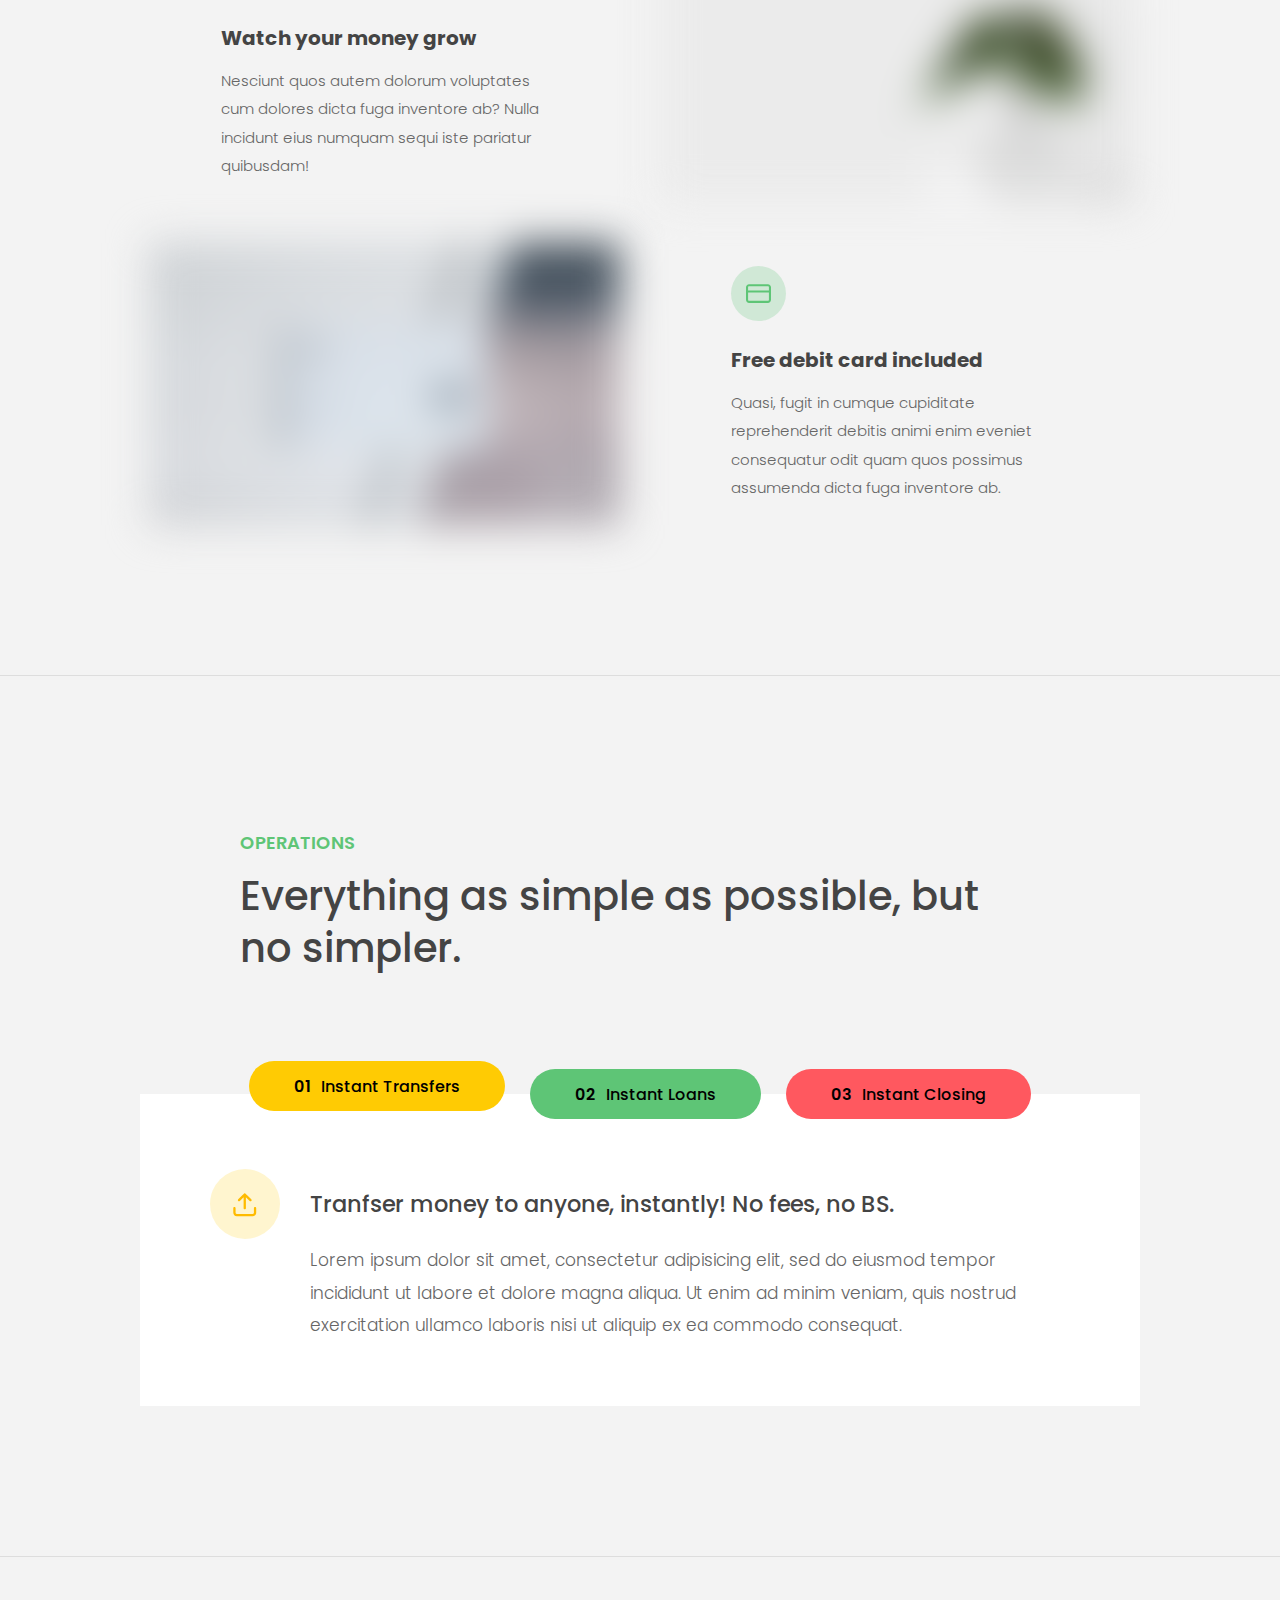
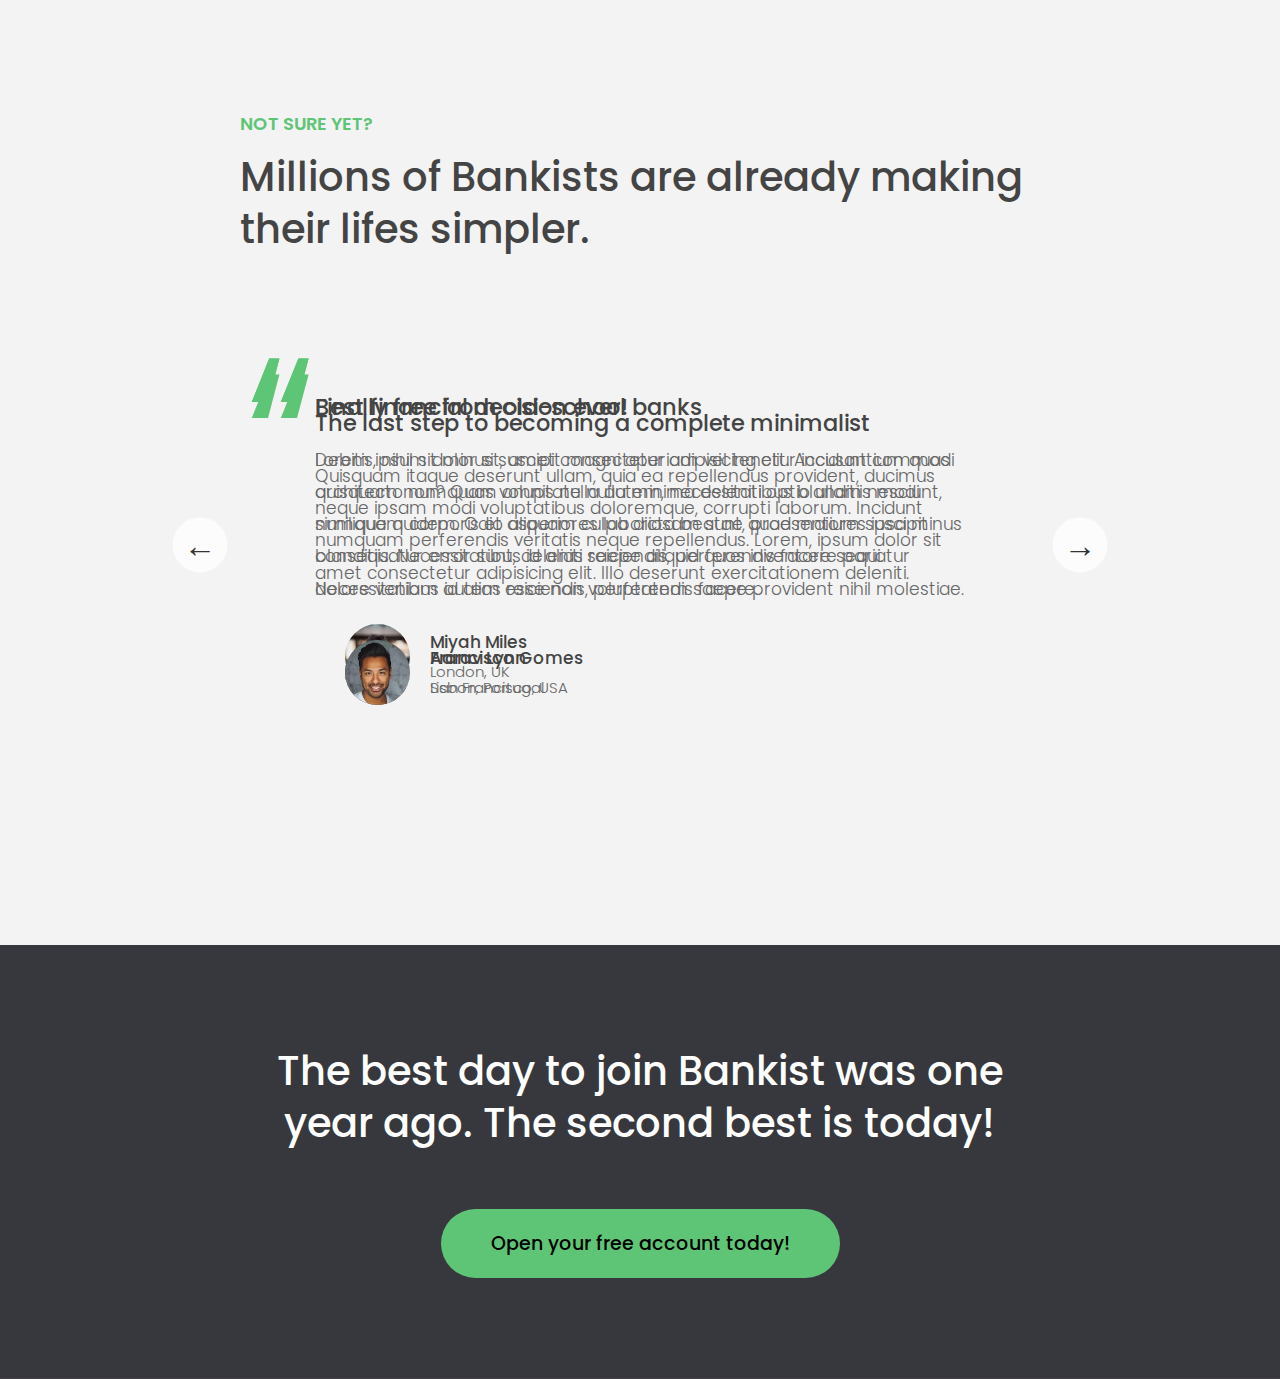
==== commit 274ce97f: "Added sign-up section" ====
--- a/index.html
+++ b/index.html
@@ -285,5 +285,15 @@
         <div class="dots"></div>
       </div>
     </section>
+
+    <section class="section section--sign-up">
+      <div class="section__title">
+        <h3 class="section__header">
+          The best day to join Bankist was one year ago. The second best is
+          today!
+        </h3>
+      </div>
+      <button class="btn btn--show-modal">Open your free account today!</button>
+    </section>
   </body>
 </html>
--- a/css/style.css
+++ b/css/style.css
@@ -507,3 +507,26 @@
 .section__title--testimonials {
   margin-bottom: 4rem;
 }
+
+/* SIGNUP */
+.section--sign-up {
+  background-color: #37383d;
+  border-top: none;
+  border-bottom: 1px solid #444;
+  text-align: center;
+  padding: 10rem 3rem;
+}
+
+.section--sign-up .section__header {
+  color: #fff;
+  text-align: center;
+}
+
+.section--sign-up .section__title {
+  margin-bottom: 6rem;
+}
+
+.section--sign-up .btn {
+  font-size: 1.9rem;
+  padding: 2rem 5rem;
+}
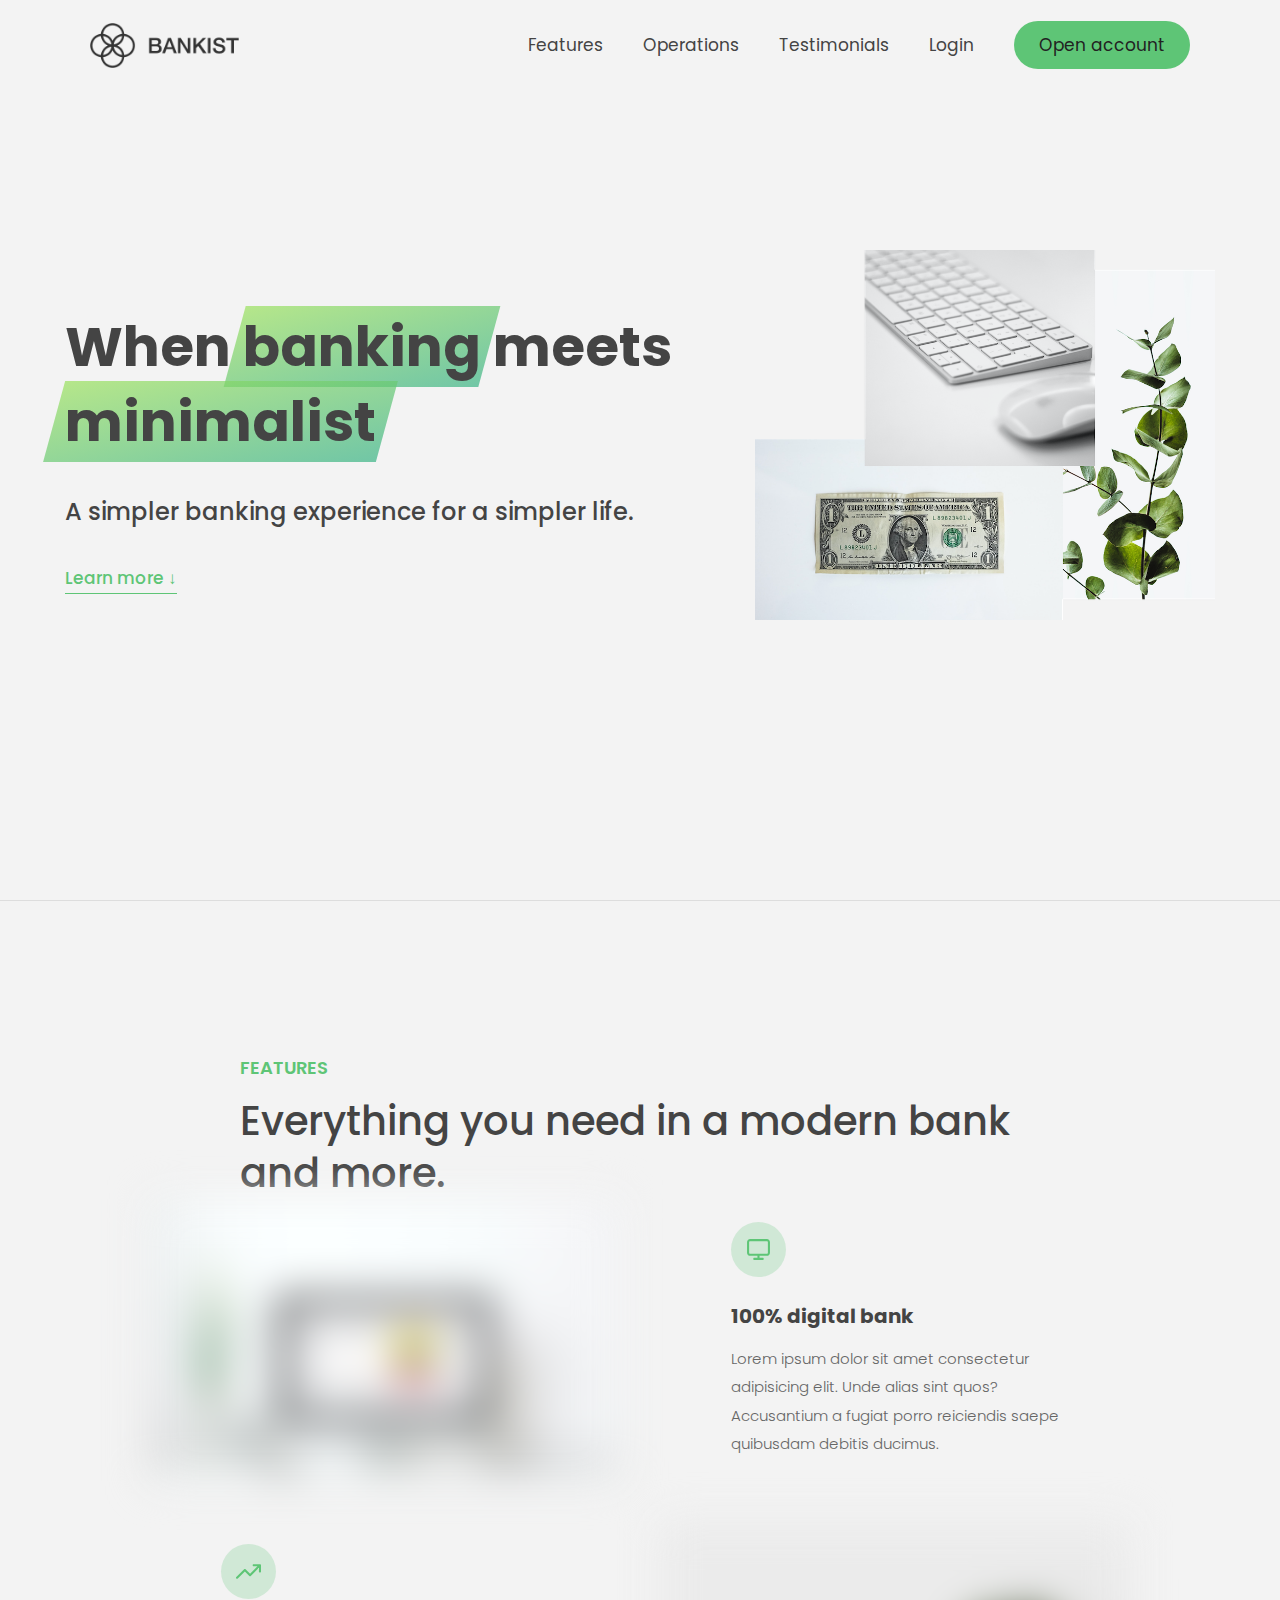
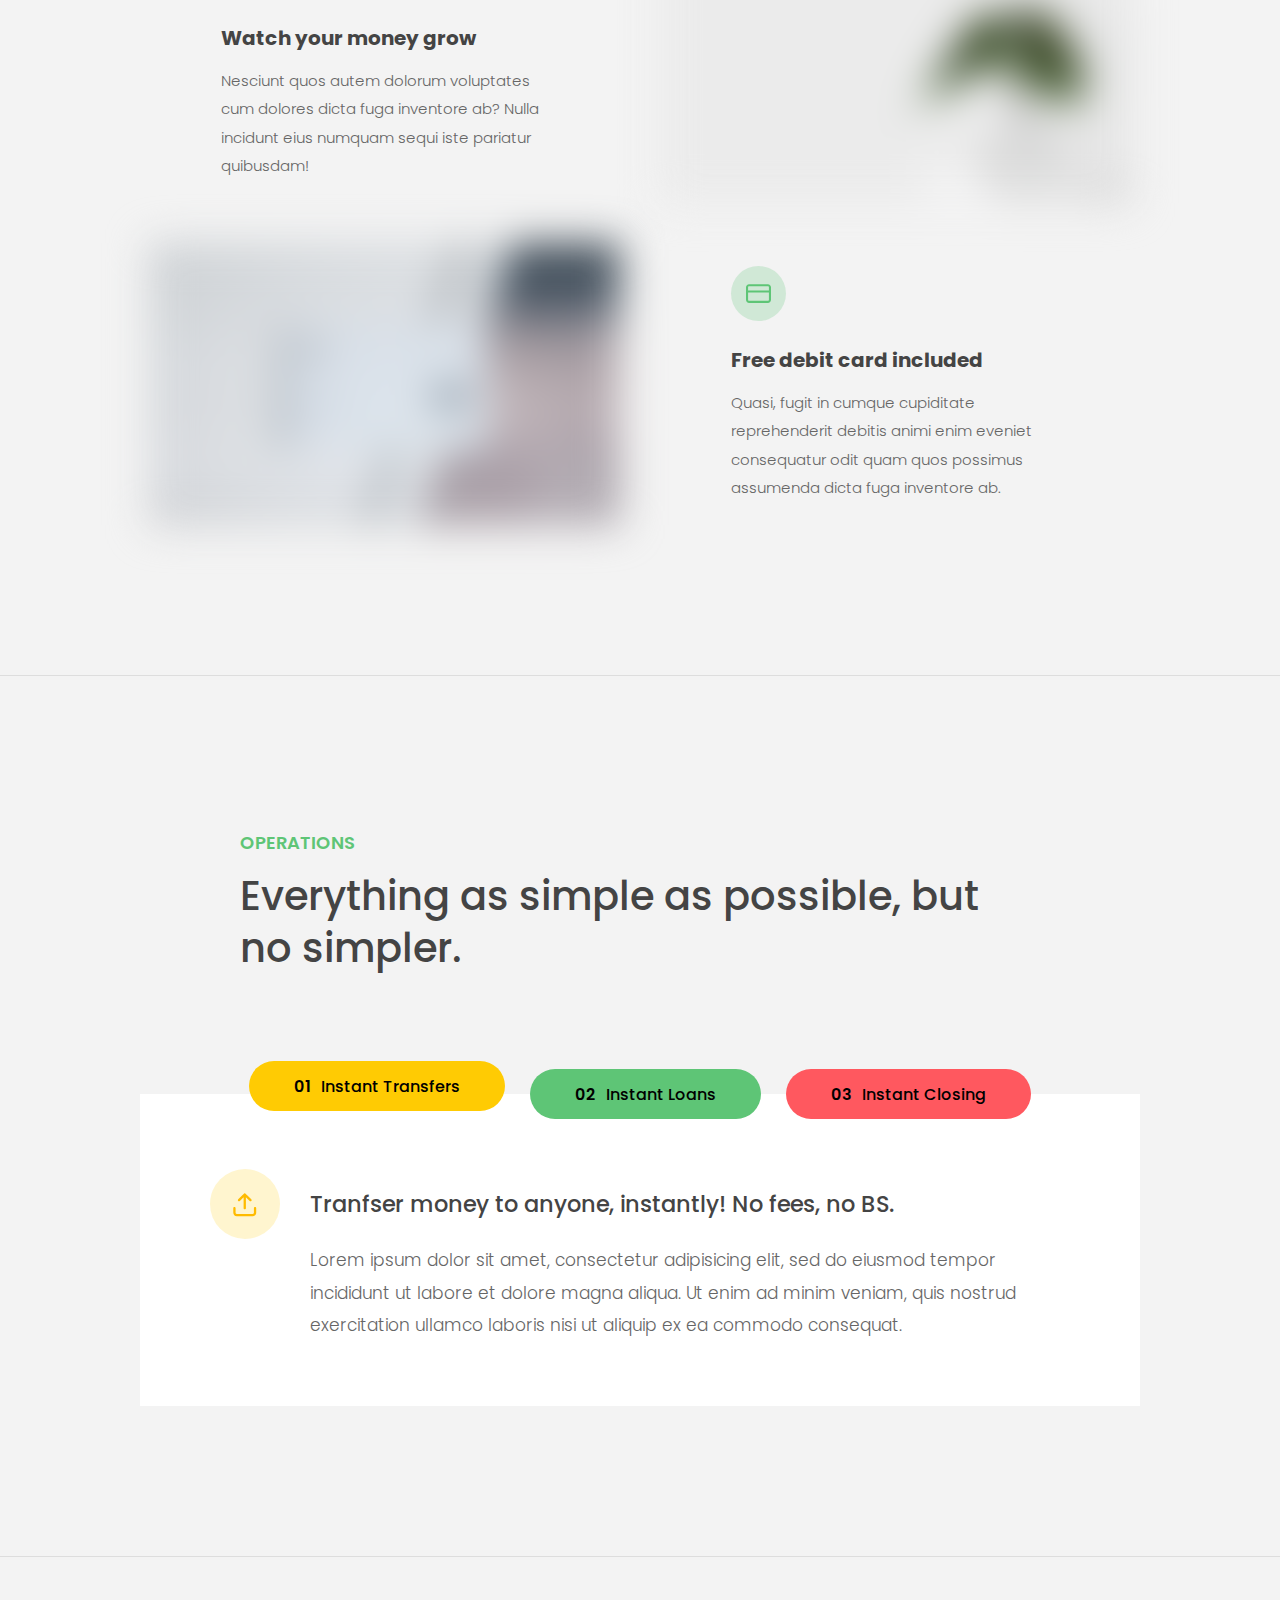
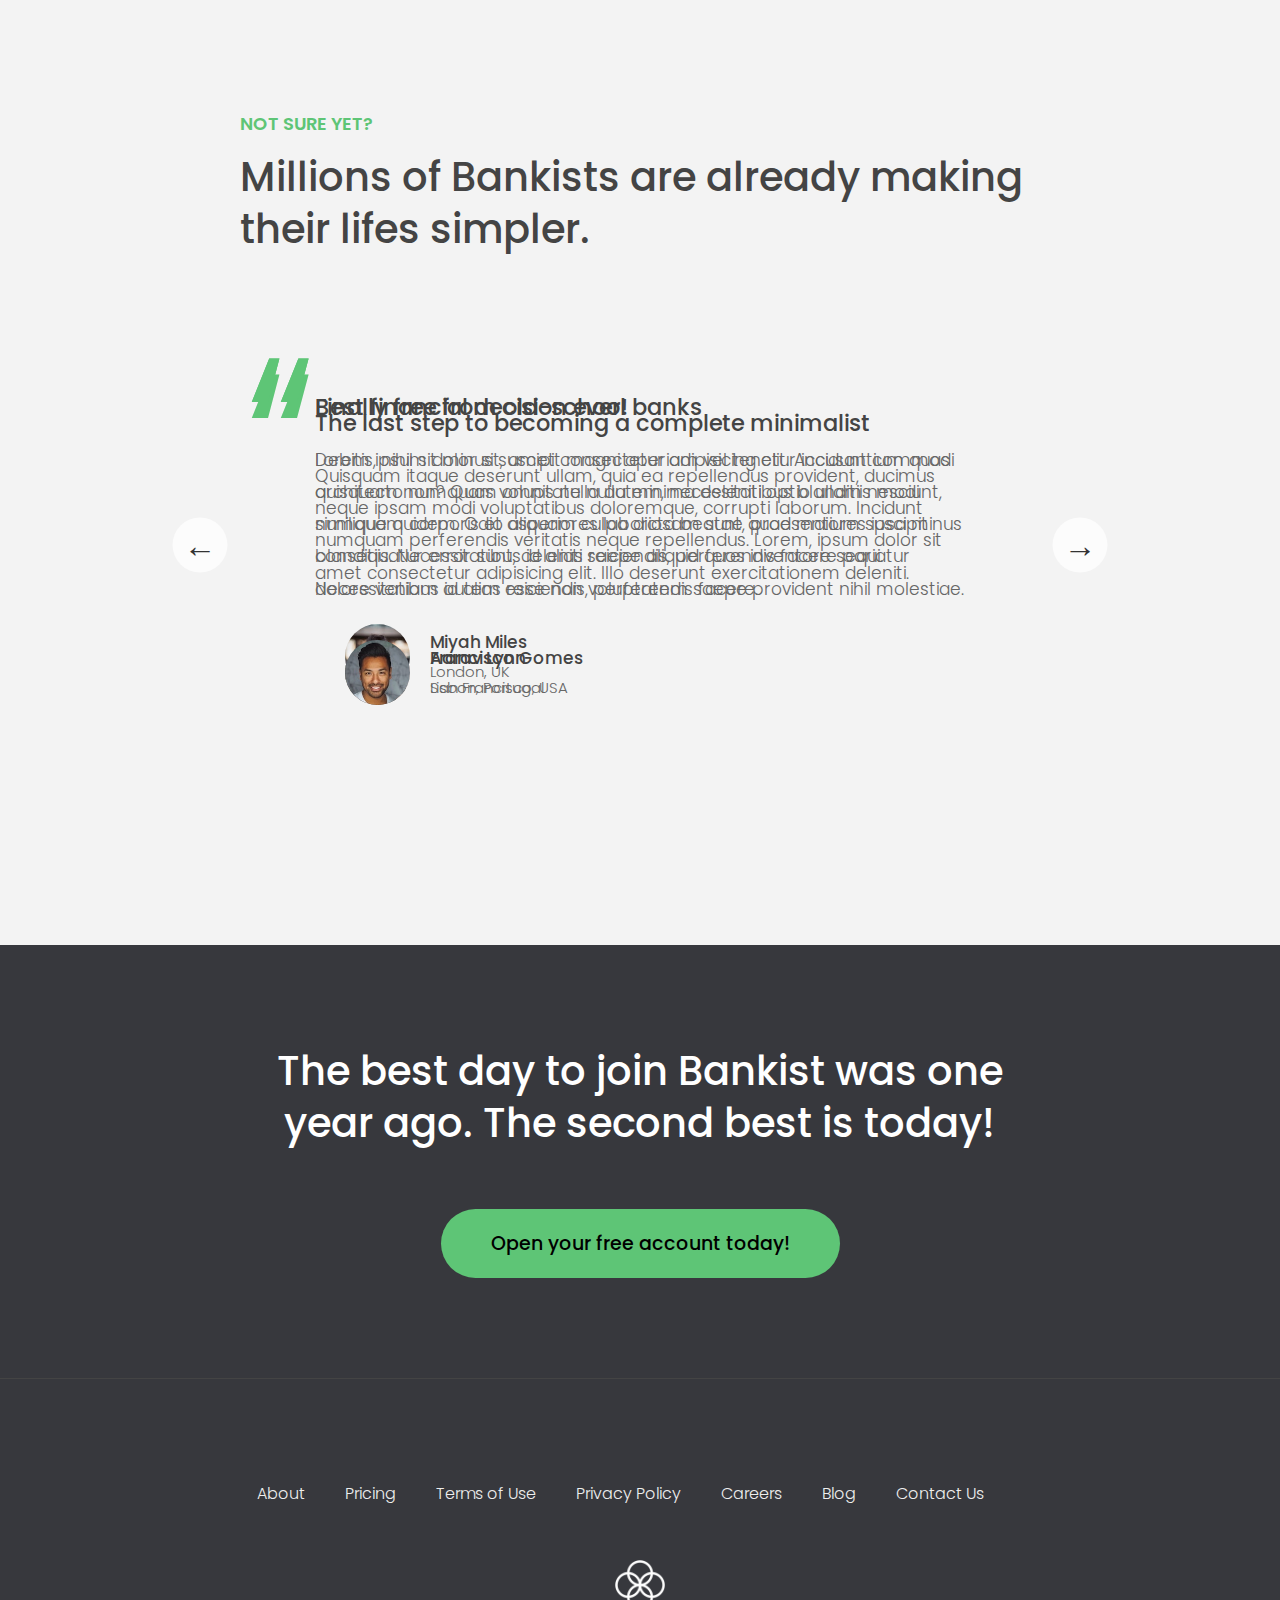
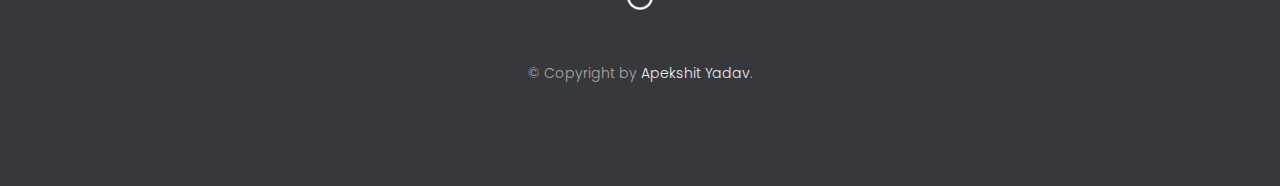
==== commit f8f2cef2: "Added footer" ====
--- a/index.html
+++ b/index.html
@@ -295,5 +295,41 @@
       </div>
       <button class="btn btn--show-modal">Open your free account today!</button>
     </section>
+
+    <footer class="footer">
+      <ul class="footer__nav">
+        <li class="footer__item">
+          <a class="footer__link" href="#">About</a>
+        </li>
+        <li class="footer__item">
+          <a class="footer__link" href="#">Pricing</a>
+        </li>
+        <li class="footer__item">
+          <a class="footer__link" href="#">Terms of Use</a>
+        </li>
+        <li class="footer__item">
+          <a class="footer__link" href="#">Privacy Policy</a>
+        </li>
+        <li class="footer__item">
+          <a class="footer__link" href="#">Careers</a>
+        </li>
+        <li class="footer__item">
+          <a class="footer__link" href="#">Blog</a>
+        </li>
+        <li class="footer__item">
+          <a class="footer__link" href="#">Contact Us</a>
+        </li>
+      </ul>
+      <img src="img/icon.png" alt="Logo" class="footer__logo" />
+      <p class="footer__copyright">
+        &copy; Copyright by
+        <a
+          class="footer__link twitter-link"
+          target="_blank"
+          href="https://www.linkedin.com/in/apekshityadav/"
+          >Apekshit Yadav</a
+        >.
+      </p>
+    </footer>
   </body>
 </html>
--- a/css/style.css
+++ b/css/style.css
@@ -530,3 +530,43 @@
   font-size: 1.9rem;
   padding: 2rem 5rem;
 }
+
+/* FOOTER */
+.footer {
+  padding: 10rem 3rem;
+  background-color: #37383d;
+}
+
+.footer__nav {
+  list-style: none;
+  display: flex;
+  justify-content: center;
+  margin-bottom: 5rem;
+}
+
+.footer__item {
+  margin-right: 4rem;
+}
+
+.footer__link {
+  font-size: 1.6rem;
+  color: #eee;
+  text-decoration: none;
+}
+
+.footer__logo {
+  height: 5rem;
+  display: block;
+  margin: 0 auto;
+  margin-bottom: 5rem;
+}
+
+.footer__copyright {
+  font-size: 1.4rem;
+  color: #aaa;
+  text-align: center;
+}
+
+.footer__copyright .footer__link {
+  font-size: 1.4rem;
+}
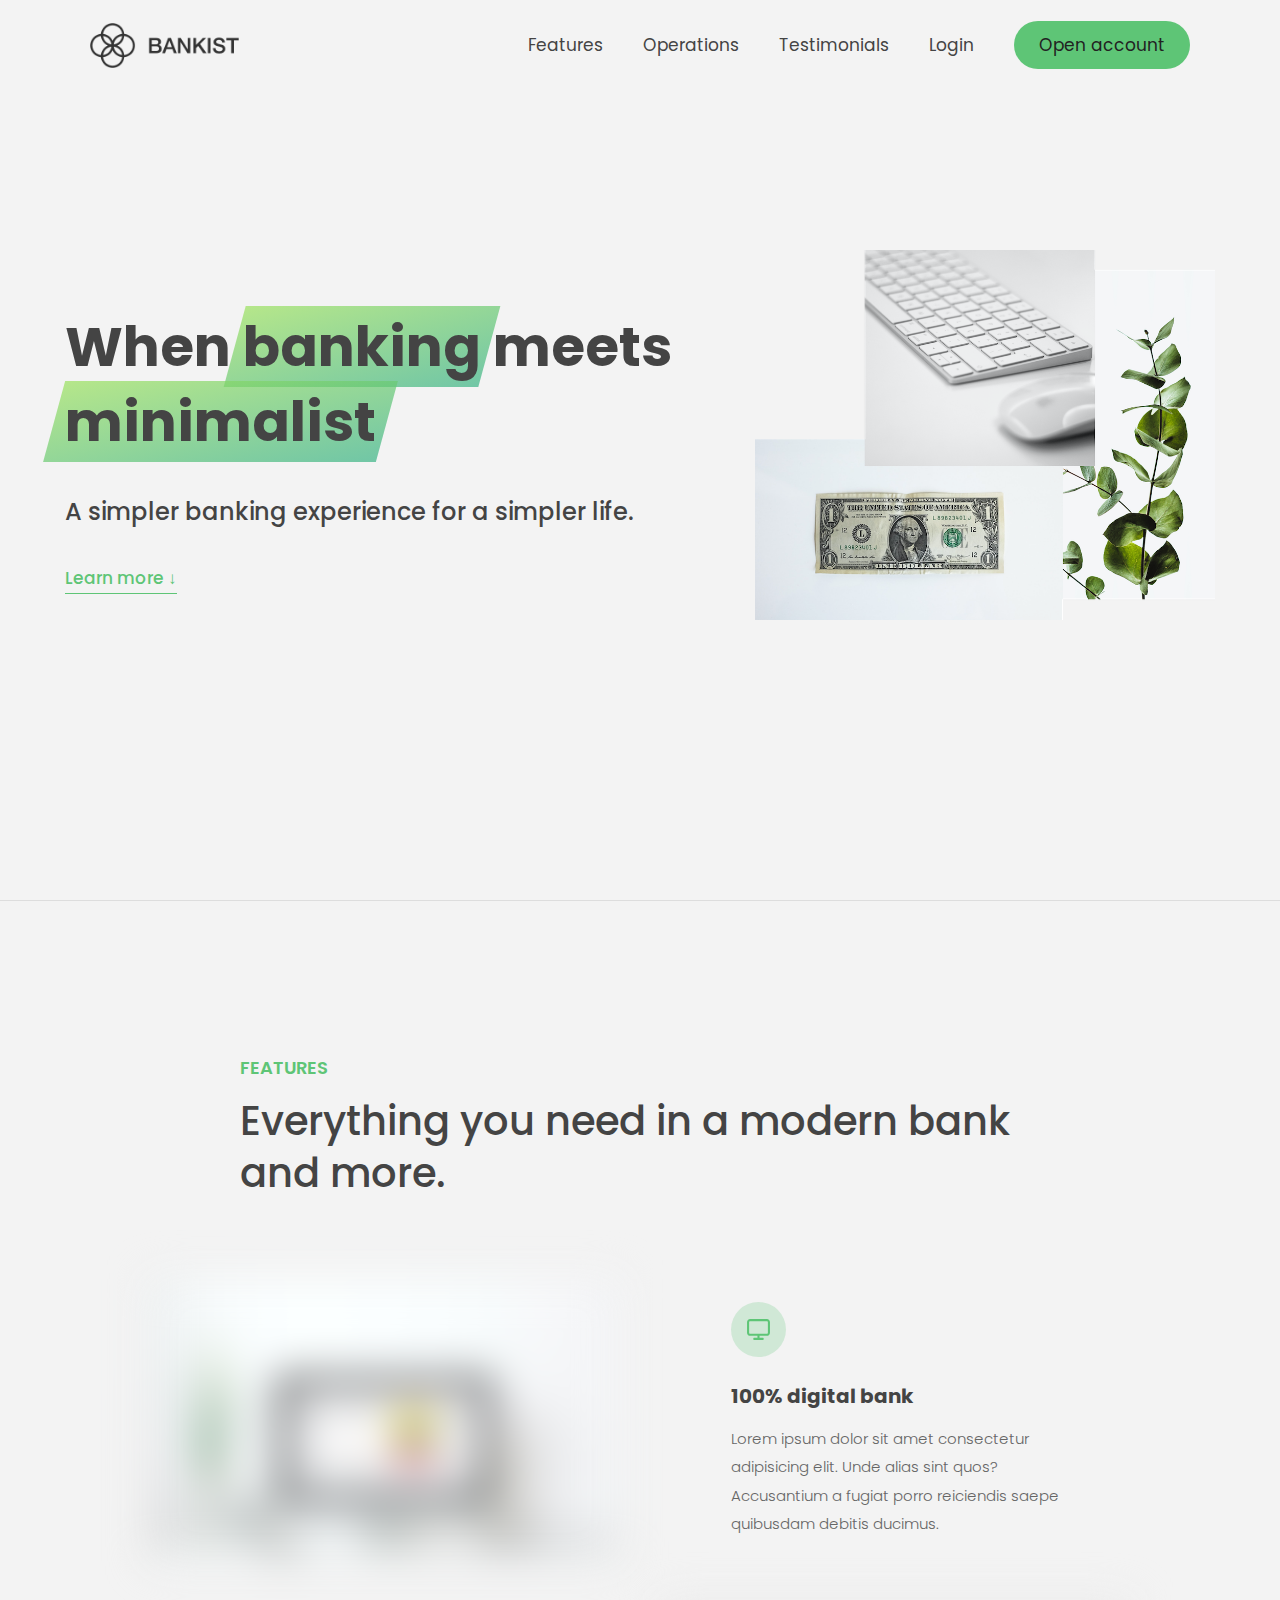
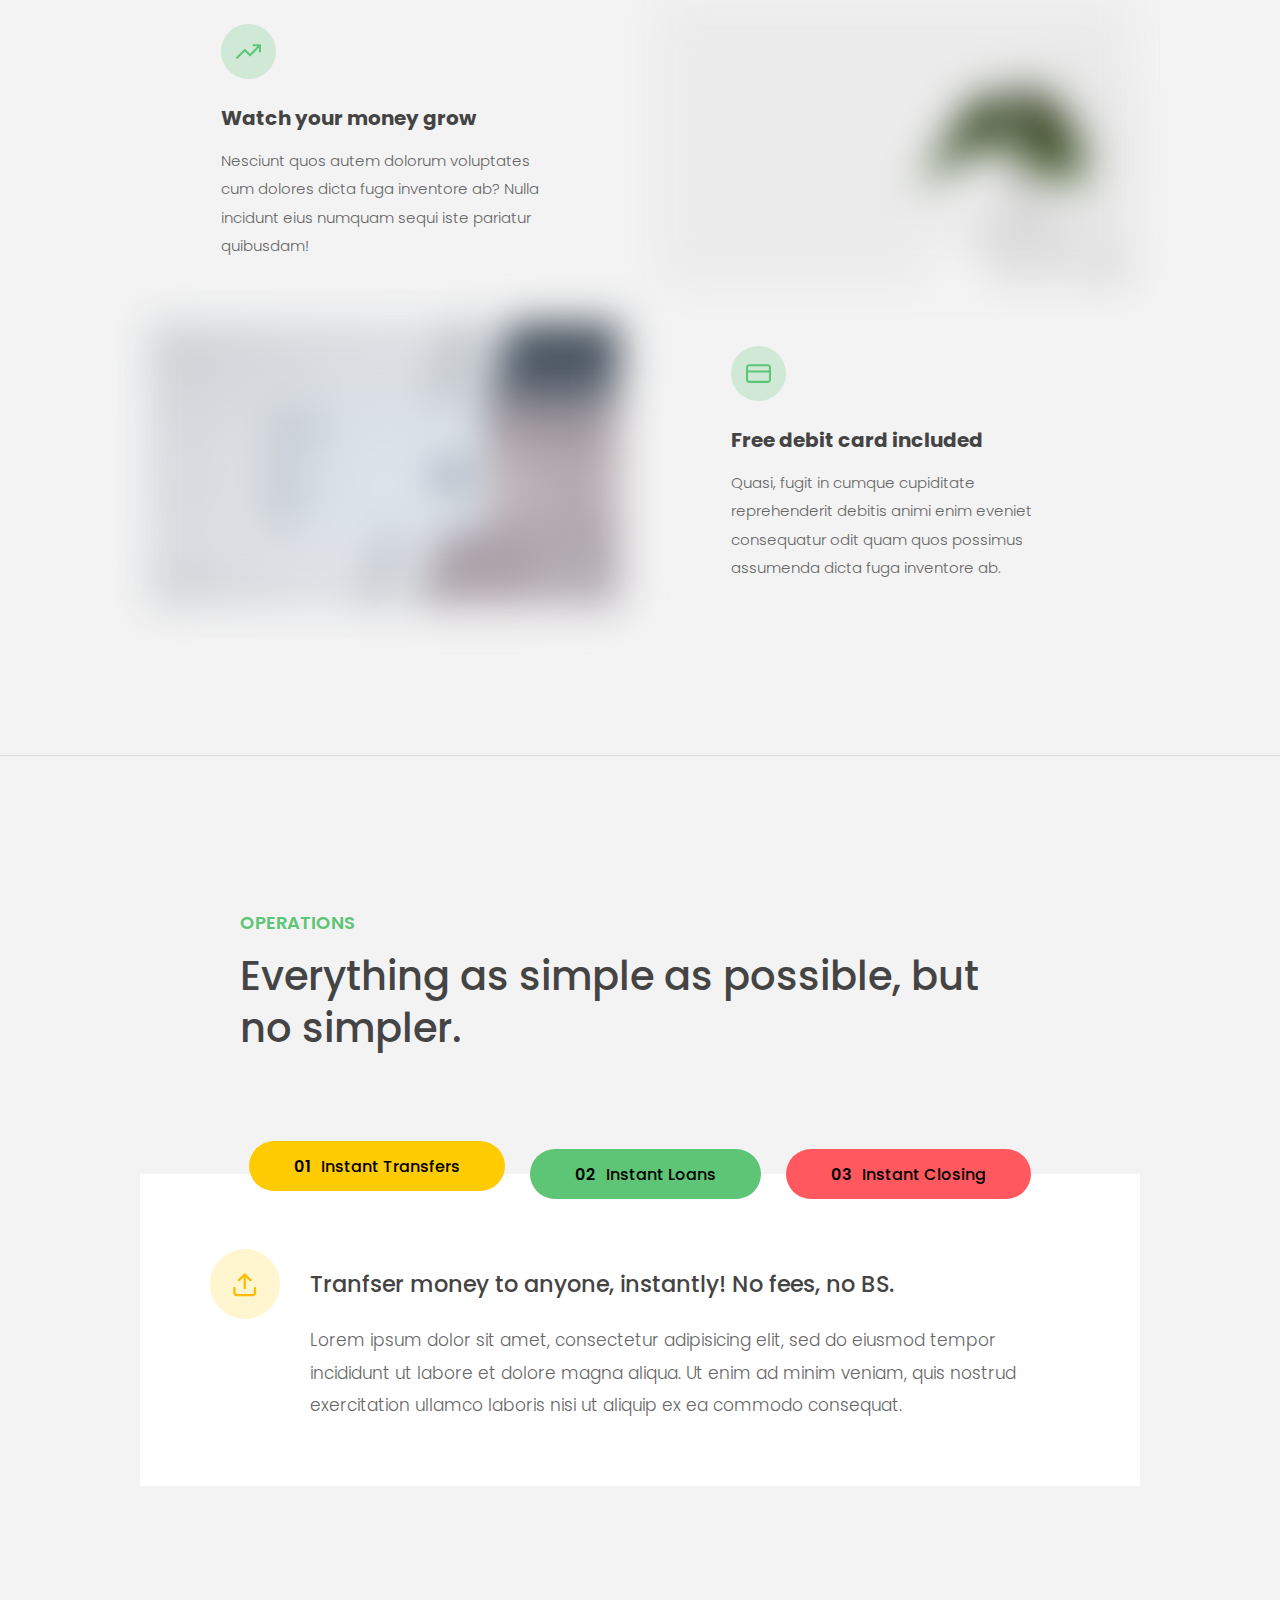
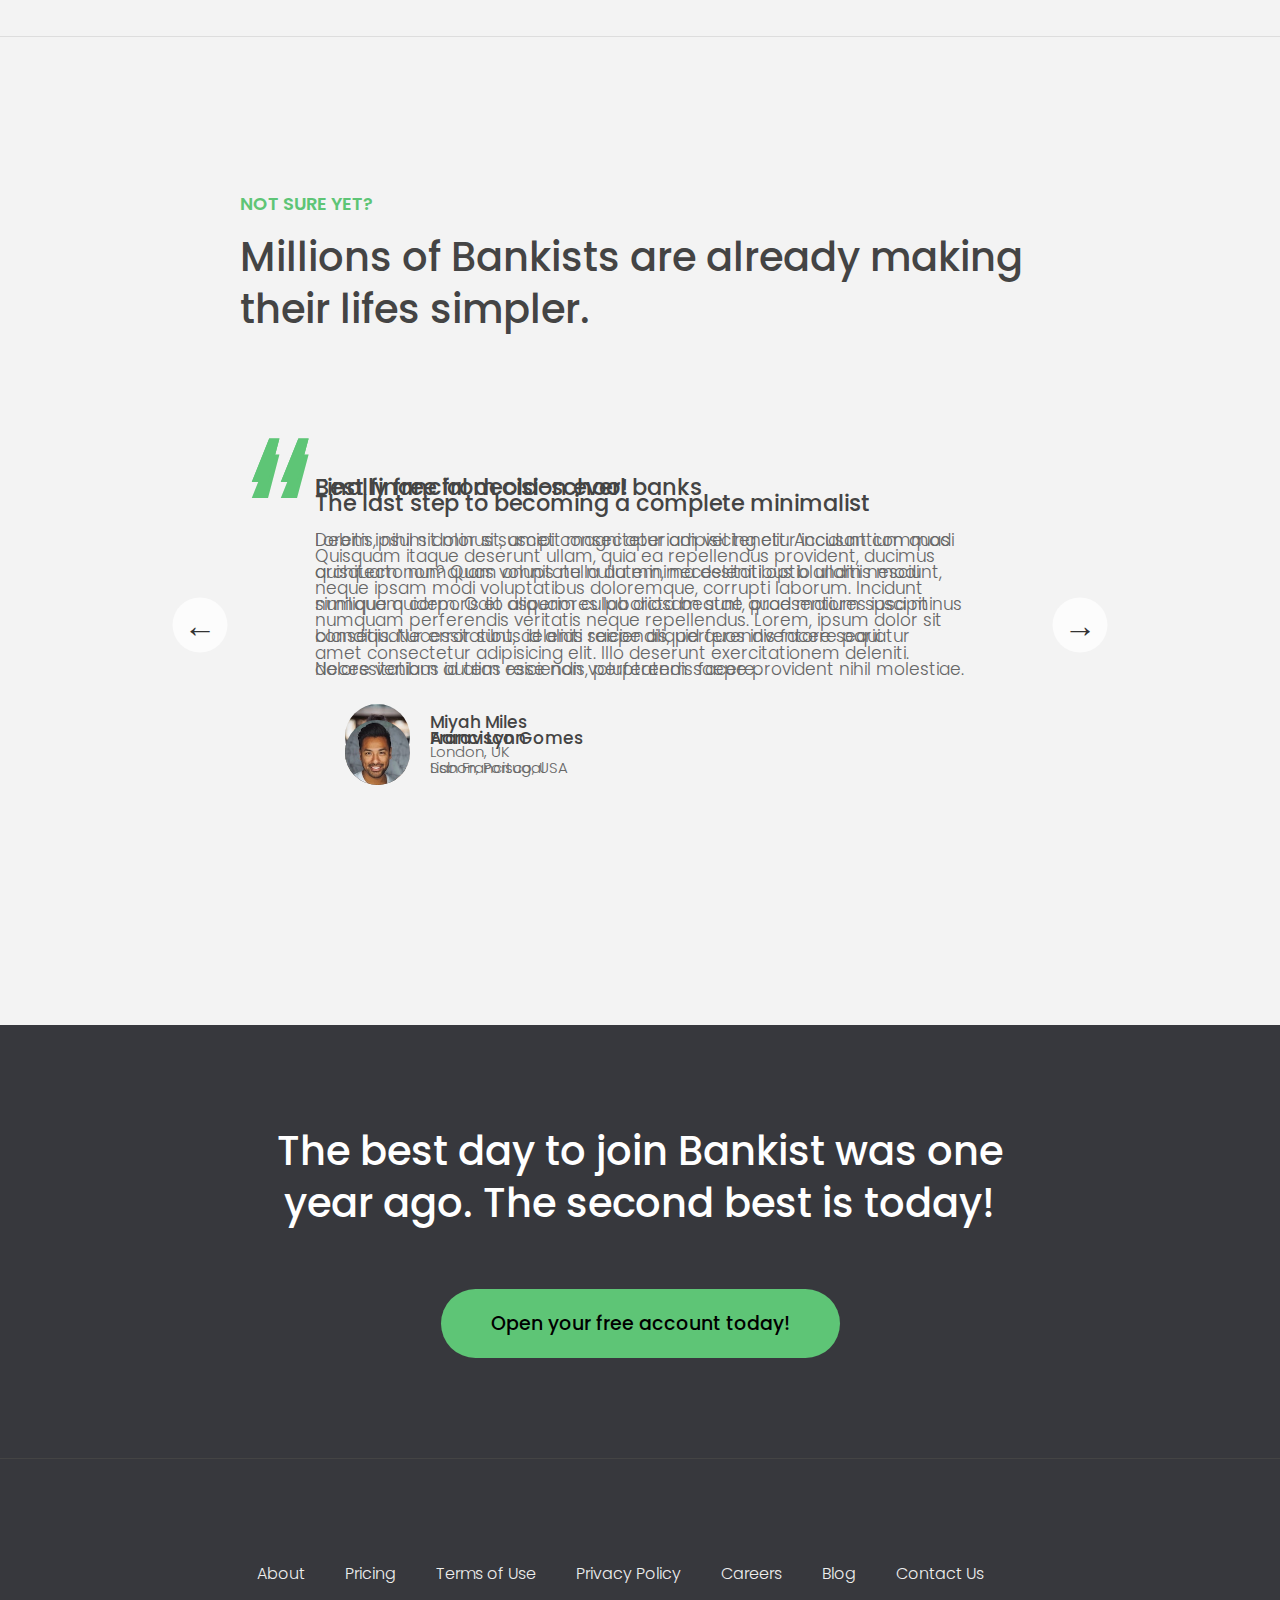
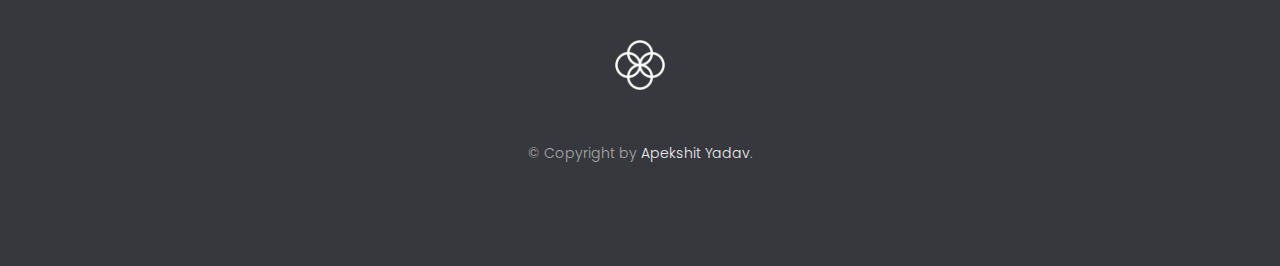
==== commit 51a4f727: "Added smooth scrolling" ====
--- a/index.html
+++ b/index.html
@@ -34,7 +34,7 @@
             <a class="nav__link" href="#section--3">Testimonials</a>
           </li>
           <li class="nav__item">
-            <a class="nav__link" href="login.html">Login</a>
+            <a class="nav__link nav__link--page" href="login.html">Login</a>
           </li>
           <li class="nav__item">
             <a class="nav__link nav__link--btn btn--show-modal" href="#"
@@ -331,5 +331,26 @@
         >.
       </p>
     </footer>
+
+    <div class="modal hidden">
+      <button class="btn--close-modal">&times;</button>
+      <h2 class="modal__header">
+        Open your bank account <br />
+        in just <span class="highlight">5 minutes</span>
+      </h2>
+      <form class="modal__form">
+        <label>First Name</label>
+        <input type="text" />
+        <label>Last Name</label>
+        <input type="text" />
+        <label>Email Address</label>
+        <input type="email" />
+        <button class="btn">Next step &rarr;</button>
+      </form>
+    </div>
+
+    <div class="overlay hidden"></div>
+
+    <script src="js/script.js"></script>
   </body>
 </html>
--- a/css/style.css
+++ b/css/style.css
@@ -31,6 +31,7 @@
   background-color: #f3f3f3;
 }
 
+/* GENERAL ELEMENTS */
 .section {
   padding: 15rem 3rem;
   border-top: 1px solid #ddd;
@@ -45,7 +46,7 @@
 
 .section__title {
   max-width: 80rem;
-  margin: 0 auto;
+  margin: 0 auto 8rem auto;
 }
 
 .section__description {
@@ -570,3 +571,90 @@
 .footer__copyright .footer__link {
   font-size: 1.4rem;
 }
+
+/* MODAL WINDOW */
+.modal {
+  position: fixed;
+  top: 50%;
+  left: 50%;
+  transform: translate(-50%, -50%);
+  max-width: 60rem;
+  background-color: #f3f3f3;
+  padding: 5rem 6rem;
+  box-shadow: 0 4rem 6rem rgba(0, 0, 0, 0.3);
+  z-index: 1000;
+  transition: all 0.5s;
+}
+
+.overlay {
+  position: fixed;
+  top: 0;
+  left: 0;
+  width: 100%;
+  height: 100%;
+  background-color: rgba(0, 0, 0, 0.5);
+  backdrop-filter: blur(4px);
+  z-index: 100;
+  transition: all 0.5s;
+}
+
+.modal__header {
+  font-size: 3.25rem;
+  margin-bottom: 4.5rem;
+  line-height: 1.5;
+}
+
+.modal__form {
+  margin: 0 3rem;
+  display: grid;
+  grid-template-columns: 1fr 2fr;
+  align-items: center;
+  gap: 2.5rem;
+}
+
+.modal__form label {
+  font-size: 1.7rem;
+  font-weight: 500;
+}
+
+.modal__form input {
+  font-size: 1.7rem;
+  padding: 1rem 1.5rem;
+  border: 1px solid #ddd;
+  border-radius: 0.5rem;
+}
+
+.modal__form button {
+  grid-column: 1 / span 2;
+  justify-self: center;
+  margin-top: 1rem;
+}
+
+.btn--close-modal {
+  font-family: inherit;
+  color: inherit;
+  position: absolute;
+  top: 0.5rem;
+  right: 2rem;
+  font-size: 4rem;
+  cursor: pointer;
+  border: none;
+  background: none;
+}
+
+.hidden {
+  visibility: hidden;
+  opacity: 0;
+}
+
+/* COOKIE MESSAGE */
+.cookie-message {
+  display: flex;
+  align-items: center;
+  justify-content: space-evenly;
+  width: 100%;
+  background-color: white;
+  color: #bbb;
+  font-size: 1.5rem;
+  font-weight: 400;
+}
